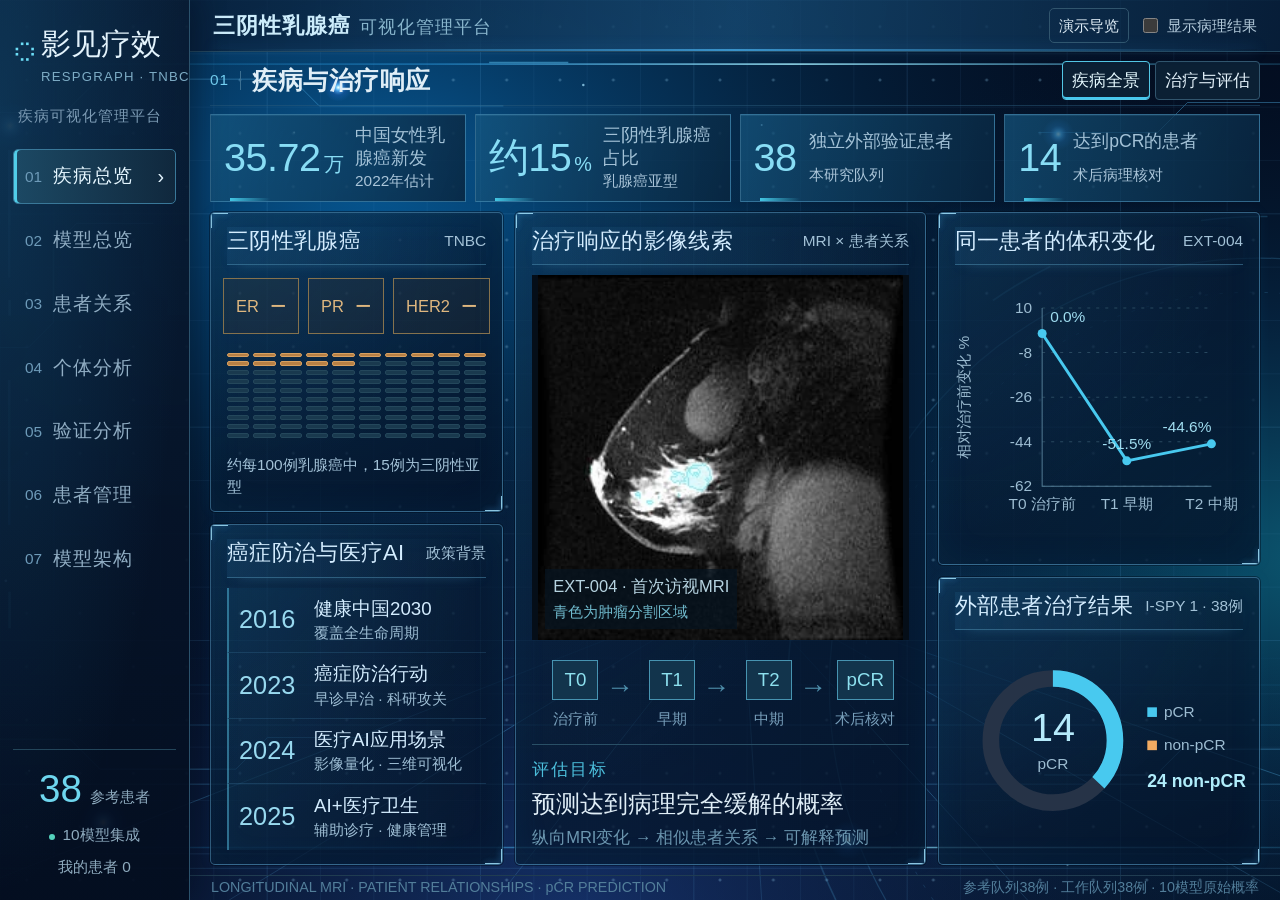
==== index.html @ 75076ebe "Improve readable typography, policy timeline and focused network overview layout" ====
<!doctype html>
<html lang="zh-CN"><head><meta charset="UTF-8"><meta name="viewport" content="width=device-width, initial-scale=1"><meta name="theme-color" content="#071324"><meta name="description" content="影见疗效：三阴性乳腺癌可视化管理平台。纵向MRI、患者关系、浏览器模型推理与个性化报告。"><title>影见疗效——三阴性乳腺癌可视化管理平台</title><link rel="icon" href="favicon.svg" type="image/svg+xml"><link rel="stylesheet" href="dashboard-style.css?v=34d3e192054d"><link rel="preload" href="data-core.js?v=d53e23b398a3" as="script"><link rel="preload" href="dashboard-runtime.js?v=6e313a7d341a" as="script"><script src="asset-map.js?v=53df167d2a6d" defer></script><script src="bootstrap.js?v=21b62ca88981" defer></script></head>
<body class="dashboard"><div id="app"><aside class="sidebar"><a class="brand" href="#background"><span class="brand-symbol">◌</span><span>影见疗效<small>RESPGRAPH · TNBC</small></span></a><div class="sidebar-label">疾病可视化管理平台</div><nav aria-label="主导航"><a href="#background">01 疾病总览</a><a href="#story">02 模型总览</a><a href="#graph">03 患者关系</a><a href="#patient">04 个体分析</a><a href="#evidence">05 验证分析</a><a href="#sandbox">06 患者管理</a><a href="#boundary">07 模型架构</a></nav><div class="sidebar-bottom"><div class="side-orbit"><b>38</b><span>参考患者</span></div><div class="side-model"><i></i>10模型集成</div><span id="saved-patient-count">我的患者 0</span></div></aside><div class="workspace"><header><div class="platform-title">三阴性乳腺癌<span>可视化管理平台</span></div><div class="header-actions"><button id="tour" class="quiet">演示导览</button><label class="switch"><input type="checkbox" id="validation">显示病理结果</label><span class="cohort-pill">MRI × GCN–TRANSFORMER</span></div></header><main id="content"><section class="load-state" role="status"><span class="eyebrow">RESPGRAPH · TNBC</span><h1>影见疗效</h1><p>连接检查变化、患者关系与疗效预测</p><div class="load-track"></div></section></main><footer><span>LONGITUDINAL MRI · PATIENT RELATIONSHIPS · pCR PREDICTION</span><span id="workspace-status">I-SPY 1 · 38例 / I-SPY 2 · 132例</span></footer></div></div><div id="help-tip" role="tooltip" hidden></div><div id="dialog-layer" hidden></div><div id="toast" role="status" hidden></div><div id="print-report"></div><noscript>请启用JavaScript以使用患者图谱和浏览器模型。</noscript></body></html>
---- dashboard-style.css ----
/* SOURCE: mri-viewer.css */
.imaging-panel{margin-bottom:18px}.imaging-panel h2{margin-bottom:4px}.imaging-panel .split-head p{margin-bottom:10px}.imaging-toolbar{display:flex;gap:9px;align-items:center;flex-wrap:wrap;padding:9px 0 14px;font-size:15.4px}.imaging-toolbar button,.imaging-toolbar select{font-size:15.4px;padding:6px 9px}.imaging-toolbar label{display:flex;align-items:center;gap:6px}.imaging-grid{display:grid;grid-template-columns:1.12fr 1fr;gap:12px}.mri-slice-wrap,.mri-surface-wrap{position:relative;min-width:0;background:#06121e;border-radius:8px;overflow:hidden}.imaging-grid canvas{display:block;width:100%;aspect-ratio:1;touch-action:none}.mri-surface-wrap canvas{cursor:grab}.mri-surface-wrap canvas:active{cursor:grabbing}.mri-canvas-label{position:absolute;top:8px;left:9px;pointer-events:none;background:#06101bd9;color:#c1e6ee;font-size:15.4px;padding:4px 7px;border-radius:3px}.mri-slice-controls{display:flex;align-items:center;gap:8px;padding:8px;font-size:15.4px}.mri-slice-controls input{min-width:20px;width:100%;padding:0;accent-color:#8bd9e7}.mri-slice-controls button{padding:3px 8px}.mri-slice-controls output{white-space:nowrap;font-variant-numeric:tabular-nums}.mri-slice-wrap>.quiet{font-size:15.4px;margin:0 8px 9px;padding:4px 8px}.mri-mesh-controls{display:flex;align-items:center;justify-content:space-between;gap:6px;padding:10px;flex-wrap:wrap;font-size:15.4px;color:#9ebbc9}.mri-mesh-controls button{font-size:15.4px;padding:4px 8px}.imaging-caption{display:flex;gap:12px;justify-content:space-between;flex-wrap:wrap;color:#91aeba;font-size:15.4px;margin-top:8px}.imaging-caption i{display:inline-block;width:7px;height:7px;background:#77e5ed;margin-right:6px}.mri-status{font-size:15.4px;color:#b9d8e3;min-height:19px;margin-top:5px}.mri-status:empty{display:none}@media(max-width:520px){.imaging-grid{grid-template-columns:1fr}.imaging-caption{gap:4px}.imaging-panel{padding:13px}}

.clinical-mri-preview{position:relative;margin:0 0 14px;border-radius:7px;overflow:hidden;background:#050c13}.clinical-mri-preview img{display:block;width:100%;height:170px;object-fit:contain}.clinical-mri-preview figcaption{position:absolute;bottom:0;left:0;right:0;padding:7px 9px;font-size:15.4px;color:#c4ebef;background:linear-gradient(transparent,#06101bea)}.clinical-mri-preview small{display:block;color:#92b8c7;font-size:15.4px}

.patient-layout>div,.explain-grid>div{min-width:0}

.patient-layout>.patient-summary{position:sticky;top:16px;align-self:start}@media(max-width:1100px){.patient-layout>.patient-summary{position:static}}

/* SOURCE: dashboard.css */
/* Bounded information screens. Overflow is resolved by named views and pagination. */
:root{color-scheme:dark;--bg:#06101d;--panel:#0a1a2d;--raised:#10283e;--text:#e0eef7;--muted:#91abc0;--cyan:#48c9ef;--amber:#f2ab62;--purple:#aa9af7;--line:#254962;font-family:Inter,'Microsoft YaHei','PingFang SC',sans-serif;font-size:17.6px}*{box-sizing:border-box}html,body{width:100%;height:100%;margin:0}body{background:radial-gradient(ellipse at 60% 20%,#102b4238,transparent 70%),#06101d;color:var(--text);line-height:1.5;overflow:hidden}body:before{content:'';position:fixed;inset:0;z-index:-1;pointer-events:none;background-image:radial-gradient(#8dc9ee28 .6px,transparent .9px);background-size:91px 83px;opacity:.35}button,input,select{font:inherit;color:inherit}button,select,input{border:1px solid #31556d;background:#10263a;border-radius:5px;padding:7px 11px}button{cursor:pointer;transition:background .16s,border-color .16s}button:hover{background:#17435b;border-color:#5ea6c4}button:disabled{opacity:.4;cursor:default}button[aria-selected=true],button[aria-pressed=true]{background:#153f56;border-color:#53c8e5;color:#e6faff;box-shadow:inset 0 -2px #48c9ef}button:focus-visible,a:focus-visible,input:focus-visible,select:focus-visible,canvas:focus-visible{outline:2px solid #92e3f3;outline-offset:2px}button.primary,.primary{background:linear-gradient(100deg,#126aa3,#1b91b5);border-color:#4bb2d6;color:white}a{color:#78d4ef;text-decoration:none}h1,h2,h3,p{margin:0}b,strong{font-variant-numeric:tabular-nums}small{font-size:15.4px}.amber-text{color:var(--amber)!important}[hidden]{display:none!important}.sidebar{position:fixed;inset:0 auto 0 0;width:190px;background:linear-gradient(180deg,#0b1a2c,#071322);border-right:1px solid #2b526c;padding:22px 13px;display:flex;flex-direction:column;z-index:20}.brand{display:flex;align-items:center;gap:7px;color:#e3f3fc;font-family:'Source Han Serif SC','SimSun',serif;font-size:29.7px;white-space:nowrap}.brand-symbol{font-size:41.8px;color:#6cddf6;line-height:1}.brand small{display:block;font:10px Inter,sans-serif;letter-spacing:1.7px;color:#7dacc5;margin-top:2px}.sidebar-label{font-size:15.4px;letter-spacing:1px;color:#7c9bb4;margin:20px 5px 22px}nav{display:grid;gap:8px}nav a{display:flex;gap:11px;align-items:center;padding:12px 11px;color:#91aec4;border:1px solid transparent;border-radius:5px}nav a span{font-size:15.4px;color:#6e9bb9}nav a b{font-size:17.6px;font-weight:500;letter-spacing:1px}nav a i{margin-left:auto;font-size:19.8px;font-style:normal;opacity:0}nav a:hover{background:#112c43;color:#e6f6ff}nav a.active{background:linear-gradient(90deg,#1c4964,#10283d);border-color:#397899;box-shadow:inset 3px 0 #51cde8;color:#e5f6ff}nav a.active i{opacity:1}.sidebar-bottom{margin-top:auto;border-top:1px solid #23455a;padding-top:14px;text-align:center;font-size:15.4px;color:#8facbf}.side-orbit{display:flex;justify-content:center;align-items:baseline;gap:8px}.side-orbit b{font-size:38.5px;line-height:1.3;color:#6ed6ee;font-weight:400}.side-orbit span{font-size:15.4px}.side-model{margin:9px 0}.side-model i{display:inline-block;width:6px;height:6px;background:#54d2bc;border-radius:50%;margin-right:7px}.workspace{margin-left:190px;height:100dvh;display:flex;flex-direction:column;min-width:0}header{height:64px;flex:none;border-bottom:1px solid #24475e;display:flex;align-items:center;justify-content:space-between;padding:0 23px;gap:15px;background:linear-gradient(90deg,#0a1727,#0d253b88,#07121f);position:relative}header:after{content:'';position:absolute;height:2px;left:23px;right:23px;bottom:0;background:linear-gradient(90deg,transparent,#2880a480,transparent)}.platform-title{font-size:20.9px;font-weight:600;letter-spacing:2px;color:#ccecfb}.platform-title>span{font-size:16.5px;font-weight:400;color:#88b5cc;margin-left:12px;letter-spacing:1px}.header-actions{display:flex;gap:16px;align-items:center}.quiet{font-size:15.4px;background:transparent;padding:5px 9px}.switch{font-size:15.4px;color:#b5ccdc;display:flex;align-items:center;gap:6px}.switch input{accent-color:#48c9ef;width:15px;height:15px}.cohort-pill{font-size:15.4px;letter-spacing:1px;color:#73abc6;border-left:1px solid #2c5369;padding-left:14px}main{flex:1;min-height:0;display:flex;flex-direction:column;padding:14px 20px 12px;overflow:hidden;gap:10px}.d-page-heading{display:flex;justify-content:space-between;align-items:center;gap:12px;flex:none;min-height:54px}.d-page-heading>div{display:flex;align-items:baseline;gap:18px}.d-page-heading>div>span{font-size:15.4px;letter-spacing:1px;color:#57c6e4;border-right:1px solid #30566c;padding-right:16px;white-space:nowrap}.d-page-heading h1{font-family:'Noto Serif SC','Source Han Serif SC','SimSun',serif;font-size:31.9px;font-weight:600;letter-spacing:1px;line-height:1.3}.d-page-heading>small{font-size:15.4px;color:#7ca0b8}.d-view-nav{display:flex;align-items:center;gap:7px;flex:none;min-height:35px}.d-view-nav button{font-size:15.4px;padding:6px 16px;border-radius:4px;background:#0b2034}.d-view-nav .d-back{margin-left:auto;font-size:15.4px;color:#8ac7df;border-color:transparent;background:none}.d-view-content{flex:1;min-height:0;display:flex;flex-direction:column;gap:11px;position:relative}.d-grid{display:grid;gap:12px;min-height:0;flex:1}.d-grid>*{min-width:0;min-height:0}.d-stack{display:flex;flex-direction:column;gap:12px;min-height:0}.d-stack>*{flex:1;min-height:0}.d-panel{background:linear-gradient(140deg,#0d2339e8,#08192bd9);border:1px solid #28516c;border-radius:5px;min-width:0;min-height:0;padding:14px 16px;position:relative;display:flex;flex-direction:column;overflow:hidden}.d-panel:before,.d-panel:after{content:'';position:absolute;pointer-events:none;width:16px;height:14px;border-color:#6bb8d4;opacity:.85}.d-panel:before{top:-1px;left:-1px;border-top:2px solid;border-left:2px solid}.d-panel:after{right:-1px;bottom:-1px;border-right:2px solid;border-bottom:2px solid}.d-panel-head{display:flex;gap:10px;justify-content:space-between;align-items:center;flex:none;border-bottom:1px solid #27485f;padding-bottom:10px;margin-bottom:10px;min-height:35px}.d-panel-head h2{font-size:20.9px;font-weight:500;line-height:1.4;color:#d0e9f8;letter-spacing:.3px}.d-panel-head>span{font-size:15.4px;color:#77a8c3;flex-shrink:0}.d-panel-body{flex:1;min-height:0;display:flex;flex-direction:column;gap:9px}.d-statbar{flex:none;display:grid;grid-template-columns:repeat(4,minmax(0,1fr));gap:12px;height:85px}.d-stat{min-width:0;display:flex;flex-direction:column;justify-content:center}.d-statbar>.d-stat{border:1px solid #2d526a;background:linear-gradient(110deg,#133147,#0b2033);padding:11px 19px;position:relative}.d-statbar>.d-stat:after{content:'';height:3px;background:linear-gradient(90deg,#43c6e3,transparent);position:absolute;left:19px;width:40px;bottom:0}.d-stat strong{font-size:39.6px;color:#88ddf5;font-weight:500;line-height:1.15;white-space:nowrap;letter-spacing:-.5px}.d-stat strong>span{font-size:16.5px;margin-left:3px}.d-stat>span{font-size:15.4px;color:#a3c2d7;margin-top:3px}.d-stat>small{font-size:15.4px;color:#6e94ac;margin-top:2px}.d-statbar>.d-stat{display:grid;grid-template-columns:auto 1fr;column-gap:16px;align-items:center}.d-statbar>.d-stat strong{grid-row:1/3}.d-statbar>.d-stat>span{margin:0}.d-statbar>.d-stat>small{margin:0}.d-controls{display:flex;gap:8px;align-items:center;flex-wrap:wrap;flex:none;min-height:34px}.d-controls label{display:flex;gap:7px;align-items:center;color:#91b2c8;font-size:15.4px}.d-controls button,.d-controls select,.d-controls input{font-size:15.4px;padding:5px 9px}.d-controls input[type=search]{width:155px}.d-controls .control-context{margin-left:auto;font-size:15.4px;color:#78a1bb}.d-note{font-size:15.4px;line-height:1.6;color:#7fa8c1;flex:none}.d-viz{flex:1;min-height:0;position:relative;display:flex;align-items:center;justify-content:center}.d-viz>svg{display:block;width:100%;height:100%;min-height:0;overflow:visible}.d-viz svg text,.d-trajectories svg text{font:14px 'Microsoft YaHei',sans-serif;fill:#9dbdd2;font-variant-numeric:tabular-nums}.d-viz .v-grid,.d-trajectories .v-grid{stroke:#28485f;stroke-width:1;stroke-dasharray:3 6;fill:none}.d-viz .v-axis,.d-trajectories .v-axis{stroke:#527b94;stroke-width:1;fill:none}.d-viz .v-value,.d-trajectories .v-value{fill:#a0ddf0;font-size:15.4px}.d-viz .v-label{font-size:15.4px;fill:#9abacf}.d-viz .v-stamp{font-size:20.9px;fill:#b0edfb;font-weight:600}.d-viz .v-ring-value{font-size:37.4px;fill:#b5eafb;font-weight:500}.d-viz .v-small{font-size:15.4px}.d-viz .v-miss{fill:#edc58e;font-size:19.8px}.v-click{cursor:pointer}.v-click:hover circle{stroke:white;stroke-width:2}.d-legend{display:flex;gap:12px;flex-wrap:wrap;align-items:center;font-size:15.4px;color:#98b9ce;flex:none}.d-legend i,.d-chart-reading i{display:inline-block;width:16px;height:3px;background:var(--cyan);margin-right:6px;vertical-align:middle}.d-legend .amber,.d-chart-reading .amber{background:var(--amber)}.d-legend>small{color:#6f96af;margin-left:auto;font-size:15.4px}.span-all{grid-column:1/-1}.span-2{grid-column:span 2}.d-short-card .d-panel-body{justify-content:center}.d-mini-metrics{display:grid;grid-template-columns:1fr 1fr;gap:12px;flex:none}.d-mini-metrics .d-stat{padding:5px 0}.d-mini-metrics .d-stat strong{font-size:29.7px}.d-mini-metrics .d-stat>span{font-size:15.4px}.d-mini-metrics .d-stat>small{font-size:15.4px}.d-space{position:relative;flex:1;min-height:0;overflow:hidden;background:radial-gradient(ellipse at 50% 50%,#0b30434f,transparent 68%),linear-gradient(0deg,#082034,#07182b);border:1px solid #24475e}.d-space canvas{display:block;width:100%;height:100%;touch-action:none;cursor:grab;outline-offset:-3px}.d-space canvas:active{cursor:grabbing}.d-space-note{position:absolute;bottom:7px;left:12px;color:#598da9;font-size:15.4px;pointer-events:none}.tooltip{position:absolute;z-index:4;pointer-events:none;background:#0b2139f5;border:1px solid #548ca7;border-radius:5px;font-size:15.4px;padding:8px 11px;max-width:245px}.tooltip div{color:#9ebdd1}.d-network-card{display:flex;flex-direction:column;min-height:0}.d-network-card .d-panel-body{flex:1;min-height:0}.d-network-card .d-space{min-height:100px}.d-graph-key{display:flex;gap:10px;align-items:center;flex-wrap:wrap;flex:none;font-size:15.4px;color:#8bb0c9;padding-top:10px}.d-graph-key>i{width:90px;height:6px;background:linear-gradient(90deg,#f2ab62,#7b99aa,#48c9ef);border-radius:4px}.d-graph-key>small{margin-left:auto;font-size:15.4px;color:#6d95ac}.d-prob{flex:none}.d-prob>strong{display:block;font-size:53.9px;line-height:1.12;color:#7fd9f7;font-weight:400;letter-spacing:-1px}.d-prob>span{display:block;font-size:15.4px;color:#99bdd3;margin-top:3px}.d-prob>small{display:block;font-size:15.4px;color:#719bb6}.prob-track{position:relative;height:5px;background:#1b3c51;border-radius:2px;overflow:hidden;margin:10px 0}.prob-track>i{height:100%;display:block;background:linear-gradient(90deg,#388fc2,#5ed6ee)}.prob-track>em{position:absolute;top:0;bottom:0;width:1px;background:#ebc995;left:50%}.d-neighbors{display:flex;flex-direction:column;gap:4px;flex:1;min-height:0}.d-neighbors button{display:flex;align-items:center;justify-content:space-between;gap:10px;width:100%;border:0;border-bottom:1px solid #23465b;border-radius:0;padding:9px 2px;background:none;color:#acd0e4;flex:1;min-height:28px}.d-neighbors button>span:first-child{flex:none;text-align:left}.d-neighbors b{font-size:15.4px;font-weight:500}.d-neighbors small{display:block;color:#6f9ab4;font-size:15.4px}.d-neighbors strong{font-size:20.9px;font-weight:400;color:#90ddf2;flex:none}.neighbor-track{flex:1;height:4px;background:#132d43;max-width:100px}.neighbor-track>i{display:block;height:100%;background:linear-gradient(90deg,#276d9e,#67cfe6)}.d-actions{display:flex;gap:9px;flex-wrap:wrap;justify-content:center;align-items:center;height:100%}.d-actions button{font-size:15.4px;padding:9px 13px}.d-trajectories{display:grid;grid-template-columns:1fr 1fr;grid-template-rows:1fr 1fr;gap:10px;flex:1;min-height:0}.d-trajectories>div{background:#0a2032;border:1px solid #204359;border-radius:4px;padding:9px 8px 2px;min-width:0;min-height:0;display:flex;flex-direction:column}.d-trajectories h3{display:flex;align-items:center;gap:7px;flex-wrap:wrap;flex:none;font-size:15.4px;font-weight:400;color:#6a9cb9;line-height:1.5}.d-trajectories h3>b{font-size:15.4px;color:#9dd8ed;font-weight:500}.d-trajectories h3>strong{font-size:16.5px;color:#a4e0ee;margin-left:auto;font-weight:400}.d-trajectories .d-viz{min-height:0}.d-trajectories .d-viz>svg{height:100%}.d-trajectories svg text{font-size:16.5px}.d-main-result{display:flex;gap:16px;justify-content:space-between;align-items:center;flex:none;margin-top:10px;padding:10px 0 0;border-top:1px solid #28506a}.d-main-result .d-prob>strong{font-size:41.8px}.d-main-result .d-prob>span,.d-main-result .prob-track,.d-main-result .d-prob>small{display:none}.d-main-result button{font-size:15.4px}.d-main-result .d-prob{display:flex;gap:13px;align-items:baseline}.d-ablation{display:grid;gap:7px;flex:1;align-content:center}.d-ablation button{display:grid;grid-template-columns:95px minmax(0,1fr) 63px;gap:8px;align-items:center;background:transparent;border:0;border-radius:0;padding:6px 0;font-size:15.4px;text-align:left}.d-ablation button>i{display:block;background:#183449;height:6px}.d-ablation em{display:block;height:100%;background:linear-gradient(90deg,#327da8,#73d5e9)}.d-ablation b{color:#a9d9eb;text-align:right;font-size:17.6px;font-weight:400}.d-policy{display:grid;grid-template-columns:1fr 1fr;gap:12px;flex:1;align-items:center}.d-policy a{display:flex;flex-direction:column;gap:6px;border-left:2px solid #4c91b0;padding-left:12px}.d-policy b{font-size:24.2px;font-weight:400;color:#98d9ef}.d-policy span{font-size:15.4px;color:#91b5cc}.d-receptors{display:flex;gap:9px;justify-content:center;flex:none;padding:3px 0}.d-receptors span{display:flex;align-items:center;gap:11px;border:1px solid #85724d;background:#4c35222b;padding:6px 12px;color:#dfb77f;font-size:16.5px}.d-receptors b{font-size:27.5px;font-weight:400}.d-waffle{flex:1;min-height:70px;display:grid;grid-template-columns:repeat(10,1fr);grid-template-rows:repeat(10,1fr);gap:4px;padding:7px 0}.d-waffle i{background:#19394e;border:1px solid #24475b;border-radius:2px;min-height:3px}.d-waffle i.on{background:#b78045;border-color:#d7a060}.d-clinical-image{flex:1;min-height:0;position:relative;display:flex;align-items:center;justify-content:center;background:#050e18;overflow:hidden}.d-clinical-image img{display:block;height:100%;max-width:100%;min-height:0;width:auto;object-fit:contain}.d-clinical-image>span{position:absolute;left:13px;bottom:11px;font-size:15.4px;color:#b6d3e0;background:#061421b8;padding:5px 8px}.d-clinical-image b{font-weight:400;color:#70bacd;font-size:15.4px}.d-journey{display:grid;grid-template-columns:repeat(4,minmax(0,1fr));gap:14px;flex:none;padding:14px 0 7px}.d-journey>div{display:flex;flex-direction:column;text-align:center;align-items:center;position:relative;gap:8px}.d-journey i{font-size:19.8px;font-style:normal;color:#8de0ee;background:#12344c;border:1px solid #4794b1;padding:8px 12px;min-width:57px}.d-journey b{font-size:17.6px;font-weight:500;color:#b4d4e6}.d-journey span{font-size:15.4px;color:#789fba}.d-journey em{position:absolute;right:-15px;top:6px;font-style:normal;color:#4e8eaa;font-size:27.5px}.d-journey.compact{padding:11px 0 5px;gap:10px}.d-journey.compact i{font-size:17.6px;min-width:46px;padding:5px 9px}.d-goal{border-top:1px solid #294f66;padding-top:12px;display:flex;flex-direction:column;gap:4px;flex:none}.d-goal>span{font-size:15.4px;letter-spacing:2px;color:#4cbedb}.d-goal>b{font-size:23.1px;font-weight:500}.d-goal>small{font-size:15.4px;color:#6b96af}.disease-screen{grid-template-columns:minmax(250px,1fr) minmax(360px,1.5fr) minmax(300px,1.15fr)}.disease-screen>.d-stack:first-child>.d-panel:first-child{flex:1.5}.disease-screen>.d-stack:last-child>.d-panel:first-child{flex:1.25}.overview-screen{grid-template-columns:minmax(250px,1fr) minmax(380px,1.9fr) minmax(300px,1.1fr)}.overview-screen>.d-stack:first-child>.d-panel:first-child{flex:4}.overview-screen>.d-stack:last-child>.d-panel:first-child{flex:1.1}.overview-screen>.d-stack:last-child>.d-panel:last-child{flex:.9}.compact-curves .d-trajectories{grid-template-columns:1fr;grid-template-rows:repeat(4,1fr);gap:6px}.compact-curves .d-trajectories h3{font-size:0}.compact-curves .d-trajectories h3 b{font-size:15.4px}.compact-curves .d-trajectories h3 strong{font-size:15.4px}.compact-curves .d-trajectories .d-viz svg text{font-size:17.6px}.compact-curves .d-legend{font-size:15.4px}.compact-curves .d-legend>small{display:none}.d-pipeline{display:flex;gap:5px;flex-wrap:wrap;align-items:center;justify-content:center;font-size:15.4px;color:#89bbd5;flex:1}.d-pipeline b{font-weight:500;color:#7cdef1}.d-pipeline i{font-style:normal;color:#417997}.story-insights{grid-template-columns:1fr 1fr 1fr;grid-template-rows:minmax(0,1.5fr) minmax(0,1fr)}.graph-screen{grid-template-columns:minmax(0,2.8fr) minmax(310px,1fr)}.graph-screen>.d-stack>.d-panel:nth-child(2){flex:1.4}.graph-screen>.d-stack>.d-panel:last-child{flex:.6}.d-patient-ribbon{display:grid;grid-template-columns:repeat(5,minmax(0,1fr));gap:16px;align-items:center;flex:none;min-height:75px;border:1px solid #254d67;background:linear-gradient(90deg,#11334a,#0a1d2f);padding:10px 17px}.d-patient-ribbon>div{min-width:0;display:flex;flex-direction:column;gap:3px}.d-patient-ribbon span{font-size:15.4px;color:#7fa9c2}.d-patient-ribbon b{font-size:22px;white-space:nowrap;color:#b1ddeb;font-weight:500}.d-patient-ribbon strong{font-size:36.3px;line-height:1.15;color:#7fdff5;font-weight:400}.patient-image-screen{grid-template-columns:minmax(0,1.1fr) minmax(0,1fr)}.d-mri-card{padding:12px}.d-mri-card>.imaging-panel{display:flex;flex-direction:column;height:100%;min-height:0;margin:0;padding:0}.d-mri-card .split-head{display:flex;justify-content:space-between;gap:8px;flex:none}.d-mri-card .split-head h2{font-size:20.9px;color:#bde5f4;font-weight:500;margin:0}.d-mri-card .split-head p{font-size:15.4px;color:#739ab4;margin:4px 0}.d-mri-card .eyebrow,.d-mri-card .split-head>.badge{display:none}.d-mri-card .imaging-toolbar{font-size:15.4px;flex:none;padding:6px 0 10px;gap:7px}.d-mri-card .imaging-toolbar button{font-size:15.4px;padding:4px 7px}.d-mri-card .imaging-grid{flex:1;min-height:0;grid-template-columns:1.1fr 1fr;gap:9px}.d-mri-card .mri-slice-wrap,.d-mri-card .mri-surface-wrap{display:flex;flex-direction:column;min-height:0}.d-mri-card .imaging-grid canvas{height:0;min-height:0;flex:1;aspect-ratio:auto}.d-mri-card .mri-slice-controls{flex:none;padding:7px 5px;gap:5px}.d-mri-card .mri-canvas-label{font-size:15.4px;padding:3px 5px;top:6px;left:6px}.d-mri-card .mri-mesh-controls{flex:none;font-size:15.4px;padding:6px 5px;gap:4px}.d-mri-card .mri-mesh-controls button,.d-mri-card .mri-slice-wrap>.quiet{font-size:15.4px;padding:4px 5px}.d-mri-card .imaging-caption{font-size:15.4px;flex:none;gap:5px}.d-mri-card .mri-status{font-size:15.4px}.mri-pair{margin:5px 0;min-height:0}.mri-pair summary{font-size:15.4px;color:#7fbed4;cursor:pointer}.mri-pair[open]{flex:1;display:flex;flex-direction:column}.mri-pair-grid{display:grid;grid-template-columns:1fr 1fr;gap:8px;flex:1;min-height:0}.mri-pair-grid>div{position:relative;min-height:0}.mri-pair-grid canvas{width:100%;height:100%;display:block}.mri-pair-controls{display:flex;gap:8px;align-items:center;padding:8px 0;font-size:15.4px}.mri-pair-controls input{min-width:20px;width:100%;accent-color:#48c9ef}.mri-pair-controls button{font-size:15.4px;white-space:nowrap}.imaging-panel:has(.mri-pair[open]) .imaging-grid{display:none}.local-shap-screen{grid-template-columns:minmax(0,1.2fr) minmax(0,1fr) minmax(300px,1fr);grid-template-rows:1fr 1fr}.local-shap-screen>.span-2{grid-row:1/3}.d-sum{flex:1;display:flex;gap:8px;align-items:center;justify-content:space-around}.d-sum>.d-stat strong{font-size:30.8px}.d-sum>.d-stat span{font-size:15.4px}.d-sum>span{color:#4b8aa9;font-size:24.2px}.global-shap-screen{grid-template-columns:1fr 1fr 1fr;grid-template-rows:1fr 150px}.global-shap-screen>.span-2{grid-row:1/3}.d-chart-reading{display:grid;grid-template-columns:1fr 1fr;gap:13px;align-content:center;height:100%;font-size:15.4px;color:#88b3cc}.attention-screen{grid-template-columns:minmax(0,1.1fr) minmax(0,1.2fr) minmax(280px,1fr)}.d-matrix{flex:1;min-height:0;position:relative;display:flex;align-items:center;justify-content:center}.d-matrix canvas{display:block;width:100%;height:100%;min-height:0;cursor:crosshair}.d-calculate{display:flex;flex-direction:column;align-items:center;justify-content:center;gap:20px;flex:1}.d-calculate b{font-size:23.1px;color:#b4d9ed;font-weight:500}.d-calculate span{font-size:15.4px;color:#779eb8}.d-calculate button{font-size:17.6px;padding:10px 20px}.d-new-identity{display:flex;align-items:center;justify-content:center;gap:22px;flex:1}.d-new-identity svg{width:100px;height:100px;fill:none;stroke:#59bdd5;stroke-width:3}.d-new-identity div{display:flex;flex-direction:column;gap:5px}.d-new-identity b{font-size:31.9px;font-weight:400;color:#a4d9e9}.d-new-identity span{font-size:15.4px;color:#6e9cb7}.d-input-summary{display:grid;gap:5px;flex:1}.d-input-summary>div{display:flex;justify-content:space-between;align-items:center;border-bottom:1px solid #26465d;font-size:15.4px;gap:10px}.d-input-summary span{color:#85adc6}.d-input-summary b{font-size:22px;color:#a4d9e9;font-weight:400}.d-input-summary i{font-style:normal;color:#3e7796}.evidence-screen{grid-template-columns:minmax(0,1fr) minmax(0,1.3fr) minmax(0,1fr);grid-template-rows:minmax(0,1fr) 103px}.evidence-screen>.d-short-card .d-panel-head{margin:0;padding:0;border:0;min-height:22px}.evidence-screen>.d-short-card .d-ablation{display:grid;grid-template-columns:1fr 1fr 1fr;gap:26px}.d-confusion{display:grid;grid-template-columns:90px 1fr 1fr;grid-template-rows:30px 1fr 1fr;gap:7px;flex:1;min-height:0;align-items:center;text-align:center;font-size:15.4px}.d-confusion>div{align-self:stretch;display:flex;flex-direction:column;justify-content:center;border-radius:5px;border:1px solid #3b7a98}.d-confusion .cm-ok{background:#174d6e}.d-confusion .cm-miss{background:#694a2f;border-color:#a27a4a}.d-confusion b{font-size:40.7px;font-weight:500;line-height:1.2}.d-confusion small{font-size:15.4px;color:#9fc2d4;margin-top:6px}.d-confusion .cm-corner{font-size:15.4px;color:#76a5bd}.cm-summary{display:grid;grid-template-columns:1fr 1fr;gap:6px 16px;flex:none;margin:10px 0 3px}.cm-summary span{font-size:15.4px;color:#85afc7;display:flex;justify-content:space-between;gap:8px}.cm-summary b{font-size:16.5px;font-weight:400;color:#b6deed}.calibration-screen{grid-template-columns:1fr 1fr 1.2fr;grid-template-rows:1fr 1fr}.calibration-screen>.d-panel:first-child{grid-row:1/3}.calibration-screen>.span-2{grid-column:2/4}.d-bin-table{display:grid;flex:1;min-height:0}.d-bin-table>div{display:grid;grid-template-columns:.6fr .5fr 1fr 1fr;gap:10px;border-bottom:1px solid #27485d;align-items:center;text-align:center;font-size:15.4px}.d-bin-table b{font-weight:500}.d-bin-table strong{font-size:20.9px;color:#86cfe5;font-weight:400}.stability-screen{grid-template-columns:minmax(0,1.05fr) minmax(0,1fr) minmax(0,1.25fr)}.stability-screen>.d-stack>.d-panel:first-child{flex:3}.stability-screen>.d-stack>.d-panel:last-child{flex:1}.d-cohort-stats{display:grid;grid-template-columns:repeat(4,minmax(0,1fr));gap:6px;flex:none}.d-cohort-stats>div{display:flex;flex-direction:column;align-items:center;background:#123047;padding:8px 3px}.d-cohort-stats span{font-size:15.4px;color:#79a9c2}.d-cohort-stats b{font-size:25.3px;line-height:1.4;color:#8dd7ed;font-weight:400}.d-cohort-stats small{font-size:15.4px;color:#6e9fb8}.stability-screen>.d-stack .d-cohort-stats{flex:1;align-content:center}.d-heatmap{display:flex;flex-direction:column;gap:4px;flex:1;min-height:0}.d-heat-head,.d-heatmap>button{display:grid;grid-template-columns:80px repeat(4,minmax(0,1fr));gap:4px;align-items:center;width:100%;text-align:center;font-size:15.4px}.d-heat-head{color:#74a4be;padding:4px}.d-heatmap>button{flex:1;background:none;padding:4px;border-color:transparent;border-radius:4px;min-height:20px}.d-heatmap>button.selected{border-color:#6fcbe2;background:#123a50}.d-heatmap>button>span{text-align:left;color:#a8cfe1;font-size:15.4px}.d-heatmap b{padding:4px 1px;color:#bfe8f4;font-weight:400;font-size:15.4px;border-radius:2px}.d-pagination{display:flex;align-items:center;justify-content:center;gap:12px;flex:none;padding-top:8px}.d-pagination button{font-size:15.4px;padding:5px 9px}.d-pagination span{font-size:15.4px;color:#729eb8}.manager-screen{grid-template-columns:minmax(0,1.5fr) minmax(280px,1fr) minmax(300px,1fr);grid-template-rows:minmax(0,1fr) 118px}.manager-screen>.d-network-card{grid-row:1/3}.manager-screen>.d-panel:nth-child(2)>.d-panel-body{justify-content:center}.manager-screen>.d-panel:nth-child(2) .d-prob>strong{font-size:58.3px}.d-cohort-actions{display:flex;align-items:center;justify-content:space-around;gap:13px;flex:1}.d-cohort-actions>div{display:flex;align-items:baseline;gap:8px}.d-cohort-actions b{font-size:30.8px;color:#8dd5eb;font-weight:400}.d-cohort-actions span{font-size:15.4px;color:#7aa5bd}.d-cohort-actions button{font-size:15.4px}.manager-screen>.d-short-card .d-panel-head{display:none}.d-table-card{flex:1;min-height:0}.d-table-card .d-panel-head>button{font-size:15.4px;padding:5px 9px}.d-table-view{flex:1;min-height:0;overflow:hidden}.d-table-view table{border-collapse:collapse;width:100%;height:100%;font-size:15.4px}th,td{border-bottom:1px solid #25465e;padding:7px 12px;text-align:left;white-space:nowrap}th{color:#74a3bd;font-size:15.4px;font-weight:500}td{color:#aacde0}td>b{font-size:15.4px;font-weight:500}.table-prob{color:#78d3ef;font-size:19.8px}td input{accent-color:#48c9ef;width:16px;height:16px}td button{font-size:15.4px;padding:4px 10px;margin-right:7px}.excluded{opacity:.4}.entry-screen{grid-template-columns:minmax(0,2fr) minmax(300px,1fr);grid-template-rows:minmax(0,1.3fr) minmax(0,.7fr)}.entry-main{grid-row:1/3}.entry-main .d-panel-body{gap:13px}.entry-id-row{display:grid;grid-template-columns:1fr 190px;gap:20px;flex:none}.entry-id-row label{font-size:15.4px;color:#7ca7c2}.entry-id-row input,.entry-id-row select{display:block;width:100%;font-size:16.5px;padding:8px 11px;margin-top:6px}.entry-mode button{font-size:15.4px;padding:7px 13px}.entry-matrix{display:grid;gap:12px;align-items:center;flex:1;min-height:0}.entry-changes{grid-template-columns:150px 1fr 1fr;grid-template-rows:24px repeat(4,minmax(35px,1fr))}.entry-measures{grid-template-columns:130px repeat(3,1fr);grid-template-rows:24px repeat(4,minmax(35px,1fr))}.entry-matrix>b{font-size:15.4px;color:#74adc9;text-align:center;font-weight:500}.entry-matrix label{font-size:17.6px;color:#a4cada}.entry-matrix label small{display:block;font-size:15.4px;color:#4a8bb0;margin-top:3px}.entry-matrix input{width:100%;height:42px;background:#071a2b;border-color:#315971;font-size:19.8px;text-align:right;font-variant-numeric:tabular-nums;padding:9px 12px}.entry-matrix input:focus{background:#0b3047;border-color:#5bcbe6}.entry-features{display:grid;grid-template-columns:repeat(3,minmax(0,1fr));gap:11px 14px;flex:1;min-height:0;align-content:space-around}.entry-features label{font-size:15.4px;color:#8fb5cc;min-width:0;overflow:hidden;text-overflow:ellipsis;white-space:nowrap}.entry-features input{display:block;width:100%;font-size:17.6px;background:#071a2b;margin-top:5px;padding:7px 9px}.entry-footer{display:flex;gap:10px;align-items:center;flex:none;flex-wrap:wrap}.entry-footer>span{font-size:15.4px;color:#6e9bb5;flex:1;min-width:200px}.entry-footer button{font-size:15.4px;padding:5px 9px}.entry-submit{width:100%;padding:11px;font-size:17.6px;flex:none}.entry-flow{display:grid;gap:13px;flex:1;min-height:0;align-content:space-around}.entry-flow>div{display:grid;grid-template-columns:40px 1fr;column-gap:13px;align-items:center}.entry-flow i{grid-row:1/3;display:grid;place-items:center;width:38px;height:38px;font-size:16.5px;font-style:normal;color:#64c9e4;background:#12344c;border:1px solid #376f89}.entry-flow b{font-size:16.5px;font-weight:500;color:#b3d8e9}.entry-flow span{font-size:15.4px;color:#719eb9;display:block;margin-top:4px}.entry-privacy{border-top:1px solid #28516a;padding-top:12px;flex:none;display:flex;flex-direction:column;gap:5px}.entry-privacy b{font-size:15.4px;font-weight:500;color:#78c6db}.entry-privacy span{font-size:15.4px;color:#628da8}.d-recent{flex:1;display:flex;flex-direction:column;min-height:0;gap:4px}.d-recent button{flex:1;display:flex;justify-content:space-between;align-items:center;gap:8px;font-size:15.4px;background:none;border:0;border-bottom:1px solid #244b60;padding:6px}.d-recent b{font-weight:500;color:#b2d6e8}.d-recent span{color:#70d0ed}.d-recent small{font-size:15.4px;color:#668fa9}.d-empty-entry{display:flex;align-items:center;justify-content:center;gap:18px;flex:1;color:#5c89a6;font-size:15.4px}.d-empty-entry b{font-size:55px;font-weight:300;color:#386b8a}#entry-error{font-size:15.4px;color:#f2bb80;flex:none}#entry-error:empty{display:none}.report-toolbar{display:flex;align-items:center;gap:10px;flex:none}.report-toolbar>span{margin-right:auto;display:flex;gap:18px;align-items:center}.report-toolbar b{font-size:17.6px;font-weight:500;color:#a5d0e4}.report-toolbar small{font-size:15.4px;color:#6f9cb8}.report-toolbar button{font-size:15.4px;padding:6px 11px}.report-grid{grid-template-columns:minmax(0,1fr) minmax(0,1.65fr) minmax(0,1fr);grid-template-rows:minmax(0,1.35fr) minmax(0,1fr)}.report-grid .d-panel{padding:12px 14px}.report-grid .d-panel-head{padding-bottom:7px;margin-bottom:6px}.report-grid .d-panel-head h2{font-size:18.7px}.report-score{display:flex;flex:1;min-height:100px}.report-score .d-viz{flex:1;min-height:0}.report-facts{display:grid;grid-template-columns:1fr 1fr;gap:7px 16px;flex:none}.report-facts span{display:flex;justify-content:space-between;gap:8px;font-size:15.4px;color:#719eb9;border-bottom:1px solid #23475c;padding:5px 0}.report-facts b{font-size:15.4px;color:#a7cfe0;font-weight:400}.report-grid .d-trajectories{gap:5px}.report-grid .d-trajectories h3{font-size:0}.report-grid .d-trajectories h3>b,.report-grid .d-trajectories h3>strong{font-size:15.4px}.report-grid .d-trajectories svg text{font-size:18.7px}.report-grid .d-legend{font-size:15.4px;gap:8px}.report-grid .d-legend small{font-size:15.4px}.report-response-list{display:flex;flex-direction:column;justify-content:space-around;flex:1;min-height:0}.report-response-list>div{display:grid;grid-template-columns:1fr 70px 14px 70px;gap:8px;font-size:15.4px;padding:7px 0;border-bottom:1px solid #24465c;align-items:center}.report-response-list span{color:#769fb9}.report-response-list b{color:#8dbee0;font-size:16.5px;font-weight:400;text-align:right}.report-response-list strong{color:#8bdfed;font-size:17.6px;font-weight:400;text-align:right}.report-response-list i{font-style:normal;color:#496f89}.report-grid .d-neighbors button{padding:4px 2px}.report-grid .d-neighbors b{font-size:15.4px}.report-grid .d-neighbors small{font-size:15.4px}.report-grid .d-neighbors strong{font-size:18.7px}.method-screen{display:flex;flex-direction:column;gap:12px;flex:1;min-height:0}.architecture-panel{display:flex;flex-direction:column;flex:1;min-height:0;margin:0;background:linear-gradient(135deg,#0b2137,#0a192a);border:1px solid #2a536b;border-radius:5px;padding:16px 19px;overflow:hidden}.architecture-panel .split-head{display:flex;justify-content:space-between;align-items:center;gap:12px;flex:none}.architecture-panel h2{font-size:23.1px;font-weight:500;margin:0}.architecture-panel .eyebrow{font-size:15.4px;letter-spacing:1.7px;color:#4d9cbf;margin-bottom:5px}.architecture-panel .badge{font-size:15.4px;color:#759fb7;border:1px solid #315873;padding:5px 9px;white-space:nowrap}.architecture-tabs{display:flex;gap:8px;margin:17px 0 8px;flex:none}.architecture-tabs button{font-size:15.4px;padding:6px 14px}.architecture-scroll{flex:1;min-height:0;overflow-x:auto;overflow-y:hidden}.architecture-scroll svg{display:block;width:100%;height:100%;min-width:940px}.architecture-scroll text{font:17px 'Microsoft YaHei',sans-serif;fill:#a3c4d8}.architecture-scroll .arch-node-title{font-size:22px;font-weight:500;fill:#d8edf6}.architecture-scroll .arch-foot{font-size:19.8px;fill:#8dc6dc}.architecture-scroll .arch-plus{font-size:33px;fill:#9bdacb}.arch-link{fill:none;stroke:#79b6cd;stroke-width:2}.architecture-caption{display:flex;gap:18px;align-items:center;border-top:1px solid #254b60;padding:12px 0;flex:none}.architecture-caption b{font-size:16.5px;font-weight:500;white-space:nowrap;color:#b6dce9}.architecture-caption p{font-size:15.4px;color:#709eb7}.architecture-panel details{flex:none;font-size:15.4px;color:#70a7c1}.architecture-panel summary{cursor:pointer}.method-footer{display:flex;align-items:center;justify-content:space-between;gap:15px;flex:none;border:1px solid #285269;background:#0a2033;padding:15px 19px}.method-footer>div{display:flex;align-items:center;gap:12px}.method-footer b{font-size:15.4px;font-weight:500;color:#6396b5}.method-footer strong{font-size:35.2px;font-weight:400;color:#7ed1e9}.method-footer span{font-size:15.4px;color:#97bbce}.method-footer button{font-size:15.4px}.journey-screen{grid-template-columns:1fr 1fr 1.2fr;grid-template-rows:1.1fr 1fr}.journey-screen>.span-2{grid-column:1/3}.journey-screen>.d-panel:nth-child(2){grid-column:3;grid-row:1/3}.journey-cases{display:grid;grid-template-columns:repeat(3,1fr);gap:10px;flex:1;min-height:0;padding:7px 0}.journey-cases button{display:flex;flex-direction:column;gap:5px;align-items:center;justify-content:center;background:#102f45;border-color:#2c5871;min-height:0}.journey-cases b{font-size:15.4px;font-weight:500;color:#a8d2e6}.journey-cases strong{font-size:34.1px;font-weight:400;color:#7bd5ee}.journey-cases span{font-size:15.4px;color:#719db7}.journey-cases small{font-size:15.4px;color:#8cb5cb}.journey-endpoints{display:flex;gap:14px;align-items:center;justify-content:space-between;flex:none;font-size:15.4px;color:#7da7bd}.journey-endpoints b{font-size:15.4px;font-weight:400;color:#8acbdd}.endpoint-key{flex:none;border-top:1px solid #264c63;padding:10px 0 0;display:flex;flex-direction:column;gap:6px}.endpoint-key b{font-size:16.5px;font-weight:400;color:#a4d8e9}.endpoint-key span{font-size:15.4px;color:#6c9ab5}.d-process{display:grid;grid-template-columns:1fr 1fr;gap:12px;flex:1;align-content:center}.d-process>div{border-left:2px solid #3e7895;padding:7px 11px}.d-process b{font-size:20.9px;font-weight:400;color:#9ad2e7}.d-process span{display:block;font-size:15.4px;color:#729cb7;margin-top:7px}.d-pane-nav{display:flex;flex-wrap:wrap;gap:5px;flex:none}.d-pane-nav button{font-size:15.4px;padding:5px 7px;max-width:48%;overflow:hidden;text-overflow:ellipsis;white-space:nowrap}.d-paged-grid{display:flex!important;flex-direction:column;min-height:0}.d-paged-grid>.pane-hidden{display:none!important}.d-paged-grid>*:not(.pane-hidden){flex:1;grid-column:auto!important;grid-row:auto!important;min-height:0}.load-state{display:flex;flex-direction:column;gap:17px;justify-content:center;flex:1;min-height:0;padding:30px}.load-state h1{font-size:41.8px;font-weight:400}.load-state p{font-size:17.6px;color:#789fb8}.load-state .eyebrow{font-size:15.4px;letter-spacing:2px;color:#52c4e1}.load-track{max-width:450px;height:3px;background:#17364b;overflow:hidden}.load-track:after{content:'';display:block;width:40%;height:100%;background:#54d1e8;animation:loading 1.3s infinite}.load-grid{display:none}@keyframes loading{from{transform:translateX(-100%)}to{transform:translateX(350%)}}footer{flex:none;height:25px;display:flex;justify-content:space-between;align-items:center;padding:0 21px;border-top:1px solid #203c51;color:#527e9a;font-size:15.4px;letter-spacing:.5px}#help-tip{position:fixed;z-index:1000;pointer-events:none;background:#102b43f5;border:1px solid #5c91ad;border-radius:6px;color:#d2e7f2;font-size:15.4px;line-height:1.8;padding:10px 13px;max-width:330px;box-shadow:0 8px 24px #0006}#toast{position:fixed;z-index:200;left:50%;bottom:35px;transform:translateX(-50%);max-width:calc(100% - 30px);background:#123f56;border:1px solid #578da5;color:#d1edf6;border-radius:5px;padding:10px 20px;font-size:15.4px}#dialog-layer{position:fixed;inset:0;background:#020a13d9;z-index:110;display:flex;align-items:center;justify-content:center;padding:30px}.d-dialog{width:min(1450px,95vw);max-height:90dvh;background:#0b1d30;border:1px solid #477e9b;box-shadow:0 12px 70px #000a;display:flex;flex-direction:column;padding:20px;border-radius:8px}.d-dialog-head{display:flex;justify-content:space-between;align-items:center;gap:20px;border-bottom:1px solid #2b4e65;padding-bottom:15px;flex:none}.d-dialog-head h2{font-size:25.3px;font-weight:500}.d-dialog-head button{font-size:15.4px}.d-dialog-body{overflow:auto;min-height:0;padding-top:15px}.paper-architecture{display:grid;gap:20px}.paper-architecture img{width:100%;height:auto;background:#fff;border-radius:4px}.method-records{display:grid;grid-template-columns:1fr 1fr;gap:22px;padding:10px}.method-records h3{font-size:20.9px;font-weight:400;color:#a1d6ea}.method-records p{font-size:15.4px;color:#82a8c2;line-height:1.9;margin:12px 0}.method-records a{font-size:15.4px}#print-report{display:none}
@media(min-width:1750px){.sidebar{width:210px;padding:25px 16px}.workspace{margin-left:210px}nav a{padding:14px 12px}nav a b{font-size:18.7px}.d-page-heading h1{font-size:36.3px}.d-panel-head h2{font-size:23.1px}.d-panel-head>span{font-size:15.4px}.d-statbar{height:90px}.d-stat strong{font-size:46.2px}.d-statbar>.d-stat>span{font-size:15.4px}.d-statbar>.d-stat>small{font-size:15.4px}.d-controls button,.d-controls select,.d-controls label{font-size:15.4px}.d-grid{gap:14px}.d-stack{gap:14px}.d-note{font-size:15.4px}.d-prob>strong{font-size:61.6px}.d-trajectories h3{font-size:15.4px}.d-trajectories h3>b{font-size:17.6px}.d-confusion b{font-size:51.7px}.cm-summary b{font-size:19.8px}.d-cohort-stats b{font-size:29.7px}.d-neighbors b{font-size:17.6px}.d-neighbors small{font-size:15.4px}.d-neighbors strong{font-size:24.2px}.d-panel{padding:16px 18px}.report-grid .d-panel-head h2{font-size:20.9px}.entry-matrix label{font-size:20.9px}.entry-matrix input{height:49px;font-size:23.1px}.entry-matrix>b{font-size:16.5px}.entry-flow b{font-size:19.8px}.entry-flow span{font-size:15.4px}.report-facts span{font-size:15.4px}.report-facts b{font-size:15.4px}.report-response-list span{font-size:15.4px}.report-response-list b{font-size:19.8px}.report-response-list strong{font-size:20.9px}.architecture-panel h2{font-size:26.4px}.architecture-caption b{font-size:19.8px}.architecture-caption p{font-size:15.4px}.method-footer{padding:19px 22px}}
@media(max-height:850px){header{height:54px}.d-page-heading{min-height:40px}.d-page-heading h1{font-size:28.6px}main{padding:10px 15px;gap:8px}.d-view-nav{min-height:31px}.d-view-nav button{font-size:15.4px;padding:5px 12px}.d-view-content{gap:8px}.d-grid,.d-stack{gap:9px}.d-statbar{height:65px;gap:9px}.d-stat strong{font-size:31.9px}.d-statbar>.d-stat{padding:8px 12px;column-gap:11px}.d-stat>span{font-size:15.4px}.d-stat>small{font-size:15.4px}.d-panel{padding:10px 12px}.d-panel-head{margin-bottom:7px;padding-bottom:7px;min-height:28px}.d-panel-head h2{font-size:18.7px}.d-panel-head>span{font-size:15.4px}.d-panel-body{gap:6px}.d-note{font-size:15.4px}.d-controls button,.d-controls select,.d-controls label{font-size:15.4px}.d-patient-ribbon{min-height:62px;gap:12px;padding:8px 13px}.d-patient-ribbon strong{font-size:29.7px}.d-patient-ribbon b{font-size:18.7px}.d-patient-ribbon span{font-size:15.4px}.d-prob>strong{font-size:45.1px}.d-prob>span{font-size:15.4px}.d-prob>small{font-size:15.4px}.d-mini-metrics .d-stat strong{font-size:24.2px}.d-neighbors button{padding:5px 0;min-height:20px}.d-neighbors b{font-size:15.4px}.d-neighbors small{font-size:15.4px}.d-neighbors strong{font-size:18.7px}.d-trajectories{gap:5px}.d-trajectories>div{padding:5px 5px 0}.d-trajectories h3{font-size:0}.d-trajectories h3>b,.d-trajectories h3>strong{font-size:15.4px}.d-legend{font-size:15.4px}.d-legend>small{font-size:15.4px}.d-ablation button{font-size:15.4px;grid-template-columns:82px minmax(0,1fr) 56px}.d-ablation b{font-size:15.4px}.d-policy b{font-size:20.9px}.d-policy span{font-size:15.4px}.d-receptors span{font-size:15.4px;padding:3px 8px}.d-receptors b{font-size:22px}.d-waffle{gap:3px;min-height:45px}.d-goal>b{font-size:18.7px}.d-goal>small{font-size:15.4px}.d-journey{padding:7px 0;gap:9px}.d-journey i{font-size:16.5px;padding:5px 9px}.d-journey b{font-size:15.4px}.d-journey span{font-size:15.4px}.d-journey.compact i{font-size:15.4px;padding:4px 7px}.d-journey em{font-size:19.8px;right:-11px}.d-confusion{grid-template-columns:72px 1fr 1fr;font-size:15.4px;gap:5px;grid-template-rows:22px 1fr 1fr}.d-confusion b{font-size:31.9px}.d-confusion small{font-size:15.4px;margin-top:3px}.cm-summary{margin:5px 0 0;gap:5px 9px}.cm-summary span{font-size:15.4px}.cm-summary b{font-size:15.4px}.evidence-screen{grid-template-rows:minmax(0,1fr) 82px}.manager-screen{grid-template-rows:minmax(0,1fr) 94px}.d-cohort-actions{gap:8px}.d-cohort-actions b{font-size:26.4px}.d-cohort-actions span,.d-cohort-actions button{font-size:15.4px}.d-panel-head>button{font-size:15.4px}.d-patient-ribbon{grid-template-columns:repeat(5,minmax(0,1fr))}.entry-main .d-panel-body{gap:8px}.entry-id-row input,.entry-id-row select{padding:5px 8px;font-size:15.4px;margin-top:3px}.entry-matrix{gap:8px}.entry-matrix input{height:33px;font-size:16.5px;padding:5px 8px}.entry-matrix label{font-size:15.4px}.entry-matrix>b{font-size:15.4px}.entry-matrix label small{font-size:15.4px}.entry-features{gap:6px 10px}.entry-features label{font-size:15.4px}.entry-features input{font-size:15.4px;padding:5px 7px;margin-top:3px}.entry-submit{padding:7px;font-size:15.4px}.entry-footer>span{font-size:15.4px}.entry-footer button{font-size:15.4px;padding:4px 7px}.entry-flow{gap:7px}.entry-flow i{width:30px;height:30px;font-size:15.4px}.entry-flow>div{grid-template-columns:30px 1fr;column-gap:10px}.entry-flow b{font-size:15.4px}.entry-flow span{font-size:15.4px;margin-top:2px}.entry-privacy{padding-top:7px;gap:3px}.entry-privacy b{font-size:15.4px}.entry-privacy span{font-size:15.4px}.d-recent small{display:none}.entry-mode button{font-size:15.4px;padding:5px 9px}.report-toolbar b{font-size:15.4px}.report-toolbar small{font-size:15.4px}.report-grid .d-panel{padding:9px 11px}.report-grid .d-panel-head h2{font-size:17.6px}.report-grid .d-panel-head>span{font-size:15.4px}.report-score{min-height:70px}.report-facts{gap:3px 9px}.report-facts span{font-size:15.4px;padding:3px 0}.report-facts b{font-size:15.4px}.report-grid .d-trajectories svg text{font-size:19.8px}.report-grid .d-legend small{display:none}.report-response-list>div{font-size:15.4px;grid-template-columns:1fr 57px 9px 57px;gap:5px;padding:4px 0}.report-response-list b,.report-response-list strong{font-size:15.4px}.report-grid .d-neighbors b{font-size:15.4px}.report-grid .d-neighbors small{font-size:15.4px}.report-grid .d-neighbors strong{font-size:16.5px}.d-cohort-stats b{font-size:20.9px}.d-cohort-stats span{font-size:15.4px}.d-cohort-stats small{font-size:15.4px}.d-cohort-stats>div{padding:5px 2px}.d-heat-head,.d-heatmap>button{grid-template-columns:66px repeat(4,minmax(0,1fr));font-size:15.4px;gap:3px}.d-heatmap>button>span{font-size:15.4px}.d-heatmap b{font-size:15.4px;padding:2px 0}.d-pagination{padding-top:5px;gap:7px}.d-pagination button,.d-pagination span{font-size:15.4px}.d-bin-table>div{font-size:15.4px}.d-bin-table strong{font-size:17.6px}.architecture-panel{padding:12px 16px}.architecture-panel h2{font-size:22px}.architecture-tabs{margin:10px 0 5px}.architecture-tabs button{font-size:15.4px;padding:5px 11px}.architecture-caption{padding:8px 0}.architecture-caption b{font-size:15.4px}.architecture-caption p{font-size:15.4px}.method-footer{padding:9px 14px;gap:10px}.method-footer strong{font-size:27.5px}.method-footer b,.method-footer button{font-size:15.4px}.method-footer span{font-size:15.4px}.sidebar{padding:17px 12px}.sidebar-label{margin:12px 4px 18px}nav{gap:5px}nav a{padding:10px 10px}.side-orbit b{font-size:31.9px}.sidebar-bottom{font-size:15.4px;padding-top:10px}.d-sum{gap:4px}.d-sum>.d-stat strong{font-size:24.2px}.d-sum>.d-stat span{font-size:15.4px}.journey-cases strong{font-size:28.6px}.journey-cases b{font-size:15.4px}.journey-cases small{font-size:15.4px}.journey-endpoints{font-size:15.4px;gap:9px}.journey-endpoints b{font-size:15.4px}.endpoint-key b{font-size:15.4px}.endpoint-key span{font-size:15.4px}.d-process{gap:6px}.d-process b{font-size:17.6px}.d-process span{font-size:15.4px}.d-mri-card .split-head h2{font-size:18.7px}.d-mri-card .split-head p{font-size:15.4px}.d-mri-card .imaging-toolbar{padding:3px 0 7px;font-size:15.4px}.d-mri-card .imaging-toolbar button{font-size:15.4px;padding:3px 6px}.d-mri-card .imaging-caption{font-size:15.4px}}
@media(max-width:1450px){.platform-title{font-size:18.7px;letter-spacing:1px}.platform-title>span{font-size:15.4px;margin-left:8px}.header-actions{gap:10px}.cohort-pill{display:none}.d-page-heading>small{display:none}.d-page-heading h1{font-size:29.7px}.disease-screen{grid-template-columns:minmax(220px,1fr) minmax(330px,1.4fr) minmax(260px,1.1fr)}.overview-screen{grid-template-columns:minmax(220px,1fr) minmax(340px,1.65fr) minmax(250px,1.1fr)}.d-panel-head{flex-wrap:wrap;gap:3px}.d-panel-head h2{font-size:19.8px}.d-panel-head>span{font-size:15.4px}.d-statbar>.d-stat{column-gap:8px;padding:9px 12px}.d-stat strong{font-size:34.1px}.d-statbar>.d-stat>span{font-size:15.4px}.d-statbar>.d-stat>small{font-size:15.4px}.d-policy{gap:8px}.d-policy a{padding-left:8px}.d-policy b{font-size:19.8px}.d-policy span{font-size:15.4px}.graph-screen{grid-template-columns:minmax(0,2.4fr) minmax(270px,1fr)}.patient-image-screen{grid-template-columns:minmax(0,1.08fr) minmax(0,1fr)}.d-prob>strong{font-size:48.4px}.d-confusion{grid-template-columns:72px 1fr 1fr}.attention-screen{grid-template-columns:minmax(0,1fr) minmax(0,1.15fr) minmax(240px,.95fr)}.d-controls .control-context{font-size:15.4px}.d-controls input[type=search]{width:135px}.d-controls{gap:6px}.report-grid{grid-template-columns:minmax(0,1fr) minmax(0,1.5fr) minmax(0,1fr)}.entry-screen{grid-template-columns:minmax(0,2fr) minmax(280px,1fr)}.entry-id-row{grid-template-columns:1fr 150px;gap:13px}.entry-changes{grid-template-columns:115px 1fr 1fr}.entry-measures{grid-template-columns:100px repeat(3,1fr)}.d-cohort-actions span{max-width:75px}.d-cohort-actions{gap:6px}.d-cohort-actions button{max-width:170px}.manager-screen{grid-template-columns:minmax(0,1.4fr) minmax(230px,1fr) minmax(260px,1fr)}.d-bin-table>div{gap:7px}.d-bin-table strong{font-size:18.7px}.d-heat-head,.d-heatmap>button{grid-template-columns:69px repeat(4,minmax(0,1fr))}.d-cohort-stats b{font-size:23.1px}.d-cohort-stats small{font-size:15.4px}.architecture-caption{display:block}.architecture-caption p{margin-top:6px}.method-footer>div{gap:7px}.method-footer{gap:12px}.method-footer strong{font-size:30.8px}.method-footer span{font-size:15.4px}}
@media(max-width:1200px){.sidebar{width:165px;padding:17px 9px}.workspace{margin-left:165px}.brand{font-size:25.3px}.brand-symbol{font-size:36.3px}nav a{padding:10px 8px;gap:8px}nav a b{font-size:16.5px;letter-spacing:0}.sidebar-label{font-size:15.4px}.disease-screen{grid-template-columns:1fr 1.3fr 1.1fr}.overview-screen{grid-template-columns:1fr 1.6fr 1.1fr}.d-statbar>.d-stat{display:flex;gap:0;flex-direction:column;align-items:flex-start}.d-statbar>.d-stat strong{font-size:29.7px}.d-statbar>.d-stat>small{display:none}.d-statbar>.d-stat>span{font-size:15.4px;margin-top:3px}.d-panel{padding:10px 11px}.d-panel-head h2{font-size:17.6px}.d-panel-head>span{font-size:15.4px}.d-policy{grid-template-columns:1fr}.d-policy a{flex-direction:row;gap:10px;align-items:center}.d-policy b{font-size:17.6px}.d-receptors span{gap:6px;font-size:15.4px;padding:3px 6px}.d-receptors b{font-size:19.8px}.d-goal>b{font-size:18.7px}.d-goal>small{font-size:15.4px}.d-journey.compact i{font-size:15.4px;min-width:36px;padding:4px 5px}.d-journey.compact span{font-size:15.4px}.d-journey em{right:-11px;font-size:20.9px}.graph-screen{grid-template-columns:minmax(0,2fr) 250px}.local-shap-screen{grid-template-columns:1fr 1fr 1fr}.d-sum{flex-direction:column}.d-sum>span{display:none}.d-sum>.d-stat{text-align:center}.d-sum>.d-stat strong{font-size:28.6px}.attention-screen{grid-template-columns:1fr 1.15fr .9fr}.d-controls .control-context{display:none}.d-controls button,.d-controls input,.d-controls label,.d-controls select{font-size:15.4px}.d-confusion{grid-template-columns:63px 1fr 1fr;font-size:15.4px}.d-confusion .cm-corner{font-size:15.4px}.cm-summary{gap:5px 8px}.cm-summary span{font-size:15.4px}.cm-summary b{font-size:15.4px}.d-ablation button{grid-template-columns:78px minmax(0,1fr) 54px;font-size:15.4px}.d-ablation b{font-size:15.4px}.report-facts{gap:4px 9px}.report-facts span{font-size:15.4px}.report-facts b{font-size:15.4px}.report-response-list>div{grid-template-columns:1fr 54px 8px 54px;font-size:15.4px;gap:4px}.report-response-list b,.report-response-list strong{font-size:15.4px}.d-disease .d-note{font-size:15.4px}.evidence-screen>.d-short-card .d-ablation{gap:15px}.entry-flow b{font-size:15.4px}.entry-flow span{font-size:15.4px}.entry-privacy span{font-size:15.4px}.entry-main .d-panel-body{gap:10px}.entry-features{grid-template-columns:1fr 1fr}.entry-features input{padding:5px 7px;font-size:15.4px}.entry-features label{font-size:15.4px}.entry-screen{grid-template-columns:minmax(0,1.7fr) minmax(245px,1fr)}.entry-matrix{gap:8px}.entry-measures{grid-template-columns:85px repeat(3,1fr)}.entry-changes{grid-template-columns:90px 1fr 1fr}.entry-matrix input{font-size:16.5px;height:35px}.entry-matrix label{font-size:15.4px}.entry-matrix>b{font-size:15.4px}.manager-screen{grid-template-columns:1.35fr 1fr 1fr}.d-cohort-actions{flex-wrap:wrap}.d-cohort-actions button{font-size:15.4px}.method-footer>div:nth-child(3){display:none}.d-cohort-stats{gap:3px}.d-cohort-stats b{font-size:19.8px}.d-heat-head,.d-heatmap>button{grid-template-columns:61px repeat(4,minmax(0,1fr));font-size:15.4px}.d-heatmap>button>span{font-size:15.4px}.d-heatmap b{font-size:15.4px}.d-pagination{gap:5px}.d-pagination button,.d-pagination span{font-size:15.4px}.d-trajectories h3{font-size:0}.d-trajectories h3>b,.d-trajectories h3>strong{font-size:15.4px}.d-page-heading h1{font-size:27.5px}.d-page-heading>div{gap:11px}.d-page-heading>div>span{font-size:15.4px;padding-right:10px}.d-controls{gap:5px}.d-view-nav button{font-size:15.4px;padding:6px 10px}.d-view-nav .d-back{font-size:15.4px}}
@media(max-width:1049px){.sidebar{width:155px}.workspace{margin-left:155px}.brand{font-size:24.2px}.brand-symbol{font-size:31.9px}.platform-title>span{display:none}.d-page-heading>div{display:block}.d-page-heading>div>span{border:0;padding:0;display:none}.d-view-nav{flex-wrap:wrap;gap:5px}.d-view-nav .d-back{display:none}.d-statbar{height:68px;gap:7px}.d-statbar>.d-stat strong{font-size:27.5px}.d-statbar>.d-stat{padding:8px}.d-paged-grid .d-panel-head h2{font-size:22px}.d-paged-grid .d-panel-head>span{font-size:15.4px}.d-paged-grid .d-trajectories h3{font-size:15.4px}.d-paged-grid .d-trajectories h3>b,.d-paged-grid .d-trajectories h3>strong{font-size:17.6px}.d-paged-grid .compact-curves .d-trajectories{grid-template-columns:1fr 1fr;grid-template-rows:1fr 1fr}.d-paged-grid .d-stack>.d-panel:nth-child(n){flex:1}.d-paged-grid .d-prob>strong{font-size:53.9px}.d-paged-grid .d-neighbors b{font-size:17.6px}.d-paged-grid .d-neighbors small{font-size:15.4px}.d-paged-grid .d-neighbors strong{font-size:23.1px}.d-paged-grid .d-receptors span{padding:5px 15px;font-size:17.6px}.d-paged-grid .d-policy{grid-template-columns:1fr 1fr}.d-paged-grid .d-policy a{flex-direction:column;align-items:start}.d-paged-grid .d-policy b{font-size:23.1px}.d-paged-grid .d-note{font-size:15.4px}.d-paged-grid .d-confusion{font-size:16.5px;grid-template-columns:95px 1fr 1fr}.d-paged-grid .d-confusion b{font-size:52.8px}.d-paged-grid .cm-summary span{font-size:15.4px}.d-paged-grid .cm-summary b{font-size:19.8px}.d-paged-grid .d-sum{flex-direction:row}.d-paged-grid .d-sum>.d-stat strong{font-size:30.8px}.d-paged-grid .d-heat-head,.d-paged-grid .d-heatmap>button{grid-template-columns:85px repeat(4,minmax(0,1fr));font-size:15.4px}.d-paged-grid .d-heatmap>button>span,.d-paged-grid .d-heatmap b{font-size:15.4px}.d-paged-grid .d-main-result{flex:none}.d-paged-grid .d-network-card .d-space{min-height:100px}.d-paged-grid .entry-features{grid-template-columns:1fr 1fr 1fr}.d-paged-grid .entry-flow b{font-size:19.8px}.d-paged-grid .entry-flow span{font-size:15.4px}.d-paged-grid .entry-main .d-panel-body{gap:9px}.d-paged-grid .entry-matrix input{height:38px;font-size:18.7px}.d-paged-grid .entry-matrix label{font-size:17.6px}.d-paged-grid .d-cohort-actions{display:grid;grid-template-columns:1fr 1fr;align-content:center;height:100%}.d-paged-grid .d-cohort-actions>div{flex-direction:column;align-items:center}.d-paged-grid .d-cohort-actions b{font-size:49.5px}.d-paged-grid .d-cohort-actions span{font-size:15.4px;max-width:none}.d-paged-grid .d-cohort-actions button{max-width:none;font-size:15.4px}.d-paged-grid .report-facts span{font-size:15.4px}.d-paged-grid .report-facts b{font-size:16.5px}.d-paged-grid .report-response-list>div{font-size:16.5px;grid-template-columns:1fr 85px 20px 85px}.d-paged-grid .report-response-list b,.d-paged-grid .report-response-list strong{font-size:22px}.d-paged-grid .report-score{min-height:100px}.architecture-scroll svg{min-width:980px}.architecture-caption b{white-space:normal}.architecture-caption p{font-size:15.4px}.method-footer{gap:8px;padding:8px 12px}.method-footer>div:nth-child(4){display:none}.method-records{grid-template-columns:1fr}.report-toolbar>span{gap:7px;flex-direction:column;align-items:flex-start}.report-toolbar small{font-size:15.4px}.report-toolbar button{font-size:15.4px}.d-patient-ribbon{grid-template-columns:repeat(4,minmax(0,1fr));gap:8px}.d-patient-ribbon>div:nth-child(5){display:none}.d-patient-ribbon strong{font-size:28.6px}.d-patient-ribbon b{font-size:18.7px}}
@media(max-width:700px){.sidebar{position:static;width:auto;height:94px;padding:9px 12px 7px;display:block;border-right:0;border-bottom:1px solid #2a4b61}.brand{font-size:24.2px;line-height:1}.brand-symbol{font-size:29.7px}.brand small{font-size:15.4px;display:inline-block;margin-left:8px;letter-spacing:1px}.sidebar-label,.sidebar-bottom{display:none}nav{display:flex;gap:4px;margin-top:8px;flex-wrap:nowrap;overflow-x:auto;scrollbar-width:none}nav a{padding:5px 6px;gap:4px;white-space:nowrap;border-radius:3px}nav a span{font-size:15.4px}nav a b{font-size:15.4px}nav a i{display:none}.workspace{margin:0;height:calc(100dvh - 94px)}header{height:40px;padding:0 12px}.platform-title{font-size:15.4px;letter-spacing:1px}.header-actions{gap:7px}.quiet{font-size:15.4px;padding:4px 5px}.switch{font-size:15.4px;gap:4px}.switch input{width:12px;height:12px}main{padding:9px 10px;gap:7px}.d-page-heading{min-height:32px}.d-page-heading h1{font-size:24.2px;letter-spacing:0}.d-view-nav button{padding:5px 8px;font-size:15.4px}.d-view-content{gap:7px}.d-statbar{height:58px;gap:5px}.d-statbar>.d-stat{padding:6px}.d-statbar>.d-stat strong{font-size:23.1px;letter-spacing:-.5px}.d-statbar>.d-stat strong>span{font-size:15.4px}.d-statbar>.d-stat>span{font-size:15.4px}.d-pane-nav button{font-size:15.4px;padding:4px 5px;max-width:49%}.d-controls{gap:5px}.d-controls label,.d-controls select,.d-controls button{font-size:15.4px}.d-controls select,.d-controls button,.d-controls input{padding:4px 6px}.d-controls input[type=search]{width:124px;font-size:15.4px}.d-controls>label{gap:4px}.d-patient-ribbon{min-height:54px;padding:7px 9px;gap:6px}.d-patient-ribbon span{font-size:15.4px}.d-patient-ribbon strong{font-size:24.2px}.d-patient-ribbon b{font-size:15.4px}.d-grid>.d-panel,.d-stack>.d-panel{padding:10px 11px}.d-paged-grid .d-panel-head h2{font-size:18.7px}.d-paged-grid .d-panel-head>span{font-size:15.4px}.d-paged-grid .d-stack{gap:8px}.d-paged-grid .d-trajectories h3{font-size:0}.d-paged-grid .d-trajectories h3>b,.d-paged-grid .d-trajectories h3>strong{font-size:15.4px}.d-paged-grid .d-trajectories{gap:6px}.d-paged-grid .d-trajectories>div{padding:4px}.d-trajectories .d-viz svg text{font-size:19.8px}.d-paged-grid .d-policy b{font-size:19.8px}.d-paged-grid .d-policy span{font-size:15.4px}.d-paged-grid .d-policy{gap:10px}.d-receptors b{font-size:20.9px}.d-paged-grid .d-receptors span{font-size:15.4px;padding:4px 11px}.d-paged-grid .d-note{font-size:15.4px}.d-clinical-image>span{font-size:15.4px;left:6px;bottom:5px;padding:3px 5px}.d-clinical-image b{font-size:15.4px}.d-goal{padding-top:7px;gap:3px}.d-goal>b{font-size:17.6px}.d-goal>small{font-size:15.4px}.d-journey.compact{padding:7px 0 3px;gap:8px}.d-paged-grid .d-confusion{grid-template-columns:75px 1fr 1fr;font-size:15.4px}.d-paged-grid .d-confusion b{font-size:42.9px}.d-paged-grid .cm-summary span{font-size:15.4px}.d-paged-grid .cm-summary b{font-size:16.5px}.d-legend{font-size:15.4px}.d-legend>small{display:none}.d-graph-key{font-size:15.4px;gap:7px}.d-graph-key>small{font-size:15.4px}.d-space-note{font-size:15.4px;left:7px}.d-controls #patient-compare{max-width:98px}.d-paged-grid .d-prob>strong{font-size:48.4px}.d-paged-grid .d-neighbors b{font-size:15.4px}.d-paged-grid .d-neighbors strong{font-size:19.8px}.d-paged-grid .d-neighbors small{font-size:15.4px}.d-main-result{gap:8px}.d-main-result .d-prob>strong{font-size:33px}.d-main-result button{font-size:15.4px;padding:5px 8px}.d-prob>span{font-size:15.4px}.report-toolbar b{font-size:15.4px}.report-toolbar small{font-size:15.4px}.report-toolbar button{font-size:15.4px;padding:4px 7px}.report-toolbar{gap:6px}.d-paged-grid .report-facts span{font-size:15.4px}.d-paged-grid .report-facts b{font-size:15.4px}.d-paged-grid .report-response-list>div{font-size:15.4px;grid-template-columns:1fr 65px 16px 65px}.d-paged-grid .report-response-list b,.d-paged-grid .report-response-list strong{font-size:18.7px}.d-mri-card .imaging-grid{grid-template-columns:1.1fr 1fr}.d-mri-card .mri-canvas-label{font-size:15.4px;padding:2px 3px;left:3px;top:4px}.d-mri-card .mri-slice-controls{padding:5px 3px;gap:3px}.d-mri-card .mri-slice-controls button{font-size:15.4px;padding:2px 4px}.d-mri-card .mri-slice-controls output{font-size:15.4px}.d-mri-card .mri-slice-wrap>.quiet{font-size:15.4px;margin:0 3px 4px;padding:3px}.d-mri-card .mri-mesh-controls{font-size:15.4px;padding:5px 3px;gap:3px}.d-mri-card .mri-mesh-controls button{font-size:15.4px;padding:2px 3px}.d-mri-card .imaging-caption{font-size:15.4px;margin-top:5px}.d-mri-card .imaging-caption>span:last-child{display:none}.d-mri-card .split-head p{font-size:15.4px}.d-mri-card .imaging-toolbar{font-size:15.4px}.d-mri-card .imaging-toolbar button{font-size:15.4px}.d-sum>.d-stat strong{font-size:24.2px!important}.d-sum>.d-stat span{font-size:15.4px!important}.d-chart-reading{font-size:15.4px}.d-paged-grid .entry-main .d-panel-body{gap:8px}.entry-mode button{font-size:15.4px;padding:4px 6px}.entry-id-row{grid-template-columns:minmax(0,1fr) 103px;gap:9px}.entry-id-row label{font-size:15.4px}.entry-id-row input,.entry-id-row select{font-size:15.4px;padding:5px 6px}.entry-matrix{gap:7px}.entry-changes{grid-template-columns:80px 1fr 1fr;grid-template-rows:18px repeat(4,minmax(26px,1fr))}.entry-measures{grid-template-columns:65px repeat(3,1fr);grid-template-rows:18px repeat(4,minmax(26px,1fr))}.d-paged-grid .entry-matrix input{font-size:15.4px;height:30px;padding:5px 6px}.d-paged-grid .entry-matrix label{font-size:15.4px}.entry-matrix label small{font-size:15.4px}.entry-matrix>b{font-size:15.4px}.entry-footer{gap:5px}.entry-footer>span{font-size:15.4px;min-width:100%;flex:1}.entry-footer button{font-size:15.4px;padding:4px 6px}.entry-submit{font-size:15.4px;padding:8px}.d-paged-grid .entry-features{grid-template-columns:1fr 1fr;gap:5px 8px}.entry-features label{font-size:15.4px}.entry-features input{font-size:15.4px;padding:4px 6px;margin-top:3px}.d-paged-grid .entry-flow b{font-size:17.6px}.d-paged-grid .entry-flow span{font-size:15.4px}.d-paged-grid .entry-flow{gap:15px}.d-paged-grid .entry-privacy b{font-size:15.4px}.d-paged-grid .entry-privacy span{font-size:15.4px}.d-table-card .d-panel-head h2{font-size:16.5px}.d-table-card .d-panel-head>span{font-size:15.4px}.d-table-card .d-panel-head>button{font-size:15.4px}.d-table-view table{font-size:15.4px}th,td{padding:5px 6px}th{font-size:15.4px}td>b{font-size:15.4px}.table-prob{font-size:15.4px}td button{font-size:15.4px;padding:3px 5px;margin-right:3px}.d-table-view{overflow-x:auto;overflow-y:hidden}.d-table-view table{min-width:600px}.d-paged-grid .d-heat-head,.d-paged-grid .d-heatmap>button{grid-template-columns:72px repeat(4,minmax(0,1fr));font-size:15.4px}.d-paged-grid .d-heatmap>button>span,.d-paged-grid .d-heatmap b{font-size:15.4px}.d-pagination{gap:7px}.d-pagination button,.d-pagination span{font-size:15.4px}.d-paged-grid .d-cohort-actions button{font-size:15.4px}.d-paged-grid .d-cohort-actions b{font-size:38.5px}.d-paged-grid .d-cohort-actions span{font-size:15.4px}.architecture-panel{padding:12px}.architecture-panel .split-head{display:block}.architecture-panel h2{font-size:18.7px}.architecture-panel .badge{display:none}.architecture-panel .eyebrow{font-size:15.4px}.architecture-tabs{gap:4px;flex-wrap:wrap;margin:12px 0 6px}.architecture-tabs button{font-size:15.4px;padding:5px 7px}.architecture-scroll svg{min-width:1000px}.architecture-caption b{font-size:15.4px}.architecture-caption p{font-size:15.4px}.architecture-panel details{font-size:15.4px}.method-footer{flex-wrap:wrap;gap:8px;padding:8px}.method-footer>div{gap:6px}.method-footer strong{font-size:23.1px}.method-footer span{font-size:15.4px}.method-footer b{font-size:15.4px}.method-footer button{font-size:15.4px;padding:5px 7px}.d-dialog{width:100%;padding:13px}.d-dialog-head h2{font-size:19.8px}#dialog-layer{padding:12px}.d-dialog-head button{font-size:15.4px}.method-records{padding:0;gap:12px}.method-records h3{font-size:17.6px}.method-records p{font-size:15.4px}.d-calculate b{font-size:18.7px;text-align:center}.d-calculate span{font-size:15.4px;text-align:center}.d-calculate button{font-size:15.4px}.d-process{gap:10px}.d-process b{font-size:19.8px}.journey-endpoints{flex-wrap:wrap;font-size:15.4px}.journey-cases strong{font-size:28.6px}.d-journey i{min-width:43px;font-size:15.4px;padding:5px 8px}.d-journey b{font-size:15.4px}.d-journey span{font-size:15.4px}.d-new-identity b{font-size:26.4px}.d-input-summary b{font-size:17.6px}.d-input-summary span{font-size:15.4px}.d-new-identity svg{width:70px;height:70px}footer{height:21px;padding:0 11px;font-size:15.4px}footer>span:first-child{display:none}#help-tip{font-size:15.4px;max-width:285px}.d-paged-grid .d-panel-head{min-height:25px}.d-paged-grid .d-stack>.d-panel:last-child{flex:.7}.d-paged-grid .d-stack>.d-panel:first-child{flex:1.3}}
.d-mini-results{display:grid;grid-template-columns:repeat(4,minmax(0,1fr));gap:6px;flex:1;min-height:20px;align-items:center}.d-mini-results>span{display:flex;justify-content:space-between;align-items:center;gap:5px;background:#12334b;padding:5px 7px;font-size:15.4px;color:#6e9eb8}.d-mini-results b{font-size:20.9px;font-weight:400;color:#8ed9ec}.d-mini-results>span:nth-child(2),.d-mini-results>span:nth-child(3){background:#493c2c}.d-mini-results>span:nth-child(2) b,.d-mini-results>span:nth-child(3) b{color:#dfba8a}.overview-screen>.d-stack:last-child>.d-panel:last-child .d-panel-body{gap:6px}.overview-screen .d-mini-metrics .d-stat{padding:0}.overview-screen .d-mini-metrics .d-stat strong{font-size:29.7px}.overview-screen .d-mini-metrics .d-stat>span{font-size:15.4px}.story-insights{grid-template-rows:minmax(0,1fr) minmax(0,1fr)}
@media(min-width:1050px) and (min-height:650px){.graph-screen>.d-stack{display:grid;grid-template-rows:minmax(0,1.55fr) minmax(0,1.7fr) minmax(45px,.45fr)}.graph-screen>.d-stack>.d-panel:last-child .d-panel-head{display:none}.graph-screen>.d-stack>.d-panel:last-child{justify-content:center}.graph-screen .d-mini-metrics .d-stat:first-child strong{font-size:clamp(16.5px,1.43vw,25.3px)}.graph-screen .d-mini-metrics .d-stat{padding:2px 0}}
@media(max-height:850px){.overview-screen .d-mini-metrics .d-stat strong{font-size:24.2px}.overview-screen .d-mini-metrics .d-stat>span{font-size:15.4px}.d-mini-results>span{padding:4px 5px}.d-mini-results b{font-size:17.6px}.report-grid .d-panel-body{gap:5px}.report-facts{gap:2px 9px}.report-facts span{padding:2px 0}.graph-screen .d-actions button{font-size:15.4px;padding:7px 9px}}
@media(prefers-reduced-motion:reduce){*{transition:none!important}.load-track:after{animation:none;width:100%}}

.graph-screen .d-prob>small{display:none}.graph-screen .prob-track{margin:7px 0}.report-grid .d-neighbors button>span:first-child{display:flex;gap:8px;align-items:baseline}.report-grid .d-neighbors small{display:inline}.report-grid .d-neighbors button{min-height:22px}
@media(max-height:850px){.graph-screen .d-prob>strong{font-size:45.1px}}

@media(min-width:1050px) and (max-width:1550px){.overview-screen .d-neighbors button>span:first-child{display:flex;gap:7px;align-items:baseline}.overview-screen .d-neighbors small{display:inline}.overview-screen .d-neighbors button{padding:4px 0}.overview-screen .d-neighbors{gap:3px}}

/* SOURCE: dashboard-layout.css */
/* Compact toolbar and panel proportions, layered over the shared dashboard theme. */
body{background:#030d20}
body:before{z-index:0;opacity:1;background:url('dashboard-backdrop-v3.svg') center/cover no-repeat}
#app{position:relative;z-index:1}
.sidebar{background:radial-gradient(ellipse at 0 12%,#175f8c5c,transparent 70%),linear-gradient(180deg,#091b32e8,#040e20f2);box-shadow:5px 0 28px #02091970}
header{height:52px;background:linear-gradient(100deg,#09203bdc,#174a73c4,#08213cdc)}
header:after{background:linear-gradient(90deg,transparent,#44a8e4c9,transparent);box-shadow:0 0 13px #3d9ae560}
main{padding:9px 20px 10px;gap:8px}
.d-page-toolbar{display:flex;align-items:center;gap:12px;flex:none;min-height:44px;min-width:0;border-bottom:1px solid #2b5a7b80;padding-bottom:5px}
.d-page-heading{min-height:0;gap:0;flex:none}
.d-page-heading>div{display:flex;gap:11px;align-items:center}
.d-page-heading>div>span{display:inline;font-size:15.4px;letter-spacing:1px;padding-right:11px;border-right:1px solid #3c6f91;line-height:1.2;color:#75d2f4}
.d-page-heading h1{font-size:clamp(22px,1.705vw,31.9px);line-height:1.15;letter-spacing:.5px;white-space:nowrap}
.d-view-nav{margin-left:auto;gap:5px;min-height:0;flex-wrap:nowrap;flex:none}
.d-view-nav button{font-size:15.4px;padding:6px 11px;white-space:nowrap}
.d-view-nav .d-back{font-size:15.4px;margin-left:0;padding:5px 6px}
.d-experiment-controls{flex:none;gap:5px;min-height:0;border-left:1px solid #315977;padding-left:12px;flex-wrap:nowrap}
.d-experiment-controls button{font-size:15.4px;padding:6px 9px;white-space:nowrap}
.d-statbar{height:70px;gap:11px}
.d-statbar>.d-stat{padding:8px 16px;background:linear-gradient(110deg,#165780b3,#092640d9);border-color:#4a8fb69c;box-shadow:inset 0 1px #9be0ff15}
.d-statbar>.d-stat strong{font-size:37.4px}
.d-statbar>.d-stat>span{font-size:15.4px}
.d-statbar>.d-stat>small{font-size:15.4px}
.d-panel{background:radial-gradient(ellipse at 0 0,#2778af24,transparent 65%),linear-gradient(140deg,#0a2540a3,#041329d1);border-color:#4a88aeaa;box-shadow:inset 0 0 36px #1d8fd911,0 0 13px #168bc513,0 0 0 1px #02091470}
.d-panel:before,.d-panel:after{border-color:#a5e4ff;filter:drop-shadow(0 0 3px #4aafff90)}
.d-panel-head{border-color:#4a88aa8c;background:linear-gradient(90deg,#26679533,#0b263c00);box-shadow:0 5px 16px -12px #5bc7ff80}
.d-panel-head h2{color:#d4edff}
.d-view-content{gap:10px}
.d-space{background:radial-gradient(ellipse at 50% 50%,#0d466359,transparent 72%),linear-gradient(145deg,#061c33c9,#031126d9);border-color:#3d81aa9c}

/* SHAP is the principal figure; the four supporting panels occupy the right rail. */
@media(min-width:1050px) and (min-height:650px){
 .story-insights{grid-template-columns:minmax(0,1.45fr) minmax(0,1.1fr) minmax(0,1fr);grid-template-rows:minmax(0,1.08fr) minmax(0,1fr)}
 .story-insights>.d-panel:nth-child(1){grid-column:1;grid-row:1/3}
 .story-insights>.d-panel:nth-child(2){grid-column:2;grid-row:1}
 .story-insights>.d-panel:nth-child(3){grid-column:2;grid-row:2}
 .story-insights>.d-panel:nth-child(4){grid-column:3;grid-row:1}
 .story-insights>.d-panel:nth-child(5){grid-column:3;grid-row:2}
 .calibration-screen{grid-template-columns:minmax(0,1.05fr) minmax(0,1.2fr) minmax(0,.85fr);grid-template-rows:minmax(0,.95fr) minmax(0,1.05fr)}
 .calibration-screen>.d-panel:nth-child(1){grid-column:1;grid-row:1/3}
 .calibration-screen>.d-panel:nth-child(2){grid-column:2;grid-row:1}
 .calibration-screen>.d-panel:nth-child(3){grid-column:3;grid-row:1}
 .calibration-screen>.d-panel:nth-child(4){grid-column:2/4;grid-row:2}
}

/* Reserve independent tracks for matrix labels, cell values and summary metrics. */
.d-panel-body:has(>.d-confusion){gap:6px}
.d-confusion{container-type:size;flex:1 1 0;min-height:0;grid-template-columns:minmax(57px,.42fr) minmax(0,1fr) minmax(0,1fr);grid-template-rows:23px repeat(2,minmax(0,1fr));gap:6px;line-height:1.1;font-size:15.4px}
.d-confusion>div{min-height:0;min-width:0;overflow:hidden}
.d-confusion b{font-size:clamp(19.8px,24.2cqh,50.6px);line-height:1;font-weight:500}
.d-confusion small{font-size:15.4px;line-height:1.1;margin-top:3px}
.d-confusion .cm-corner{font-size:15.4px;line-height:1.1}
.cm-summary{flex:none;min-height:37px;gap:3px 10px;margin:4px 0 0;align-content:center}
.cm-summary span{font-size:15.4px;line-height:1.3;align-items:center}
.cm-summary b{font-size:16.5px;line-height:1.2}
.cm-summary+.d-note{font-size:15.4px;line-height:1.3;white-space:nowrap}
.calibration-screen .d-bin-table{grid-template-rows:24px repeat(4,minmax(0,1fr));gap:0}
.calibration-screen .d-bin-table>div{font-size:15.4px;gap:6px}
.calibration-screen .d-bin-table strong{font-size:23.1px}
.calibration-screen .d-mini-metrics .d-stat{padding:5px 0 0}
.calibration-screen .d-mini-metrics .d-stat strong{font-size:28.6px}
.calibration-screen .d-mini-metrics .d-stat>span{font-size:15.4px}
.calibration-screen .d-mini-metrics .d-stat>small{font-size:15.4px}
.probability-distribution .d-panel-head{gap:4px}
.probability-distribution .d-panel-head>span{font-size:15.4px}
.probability-distribution .d-panel-head h2{font-size:18.7px}
.probability-distribution .d-legend{font-size:15.4px;gap:9px}
.story-insights .d-ablation{display:grid;grid-template-rows:repeat(3,minmax(0,1fr));gap:9px;align-content:stretch;justify-content:stretch}
.story-insights .d-ablation button{display:grid;grid-template-columns:1fr auto;grid-template-rows:auto 5px;align-content:center;align-items:center;gap:8px 12px;padding:9px 11px;background:#102c4359;border:1px solid #315b7666;border-radius:4px;min-height:0}
.story-insights .d-ablation button>span{font-size:15.4px;grid-column:1;grid-row:1}
.story-insights .d-ablation button>b{font-size:clamp(20.9px,1.43vw,26.4px);grid-column:2;grid-row:1;line-height:1.1}
.story-insights .d-ablation button>i{grid-column:1/3;grid-row:2;width:100%;height:5px}

@media(max-width:1550px){
 .d-page-toolbar{gap:9px}
 .d-view-nav button{font-size:15.4px;padding:6px 9px}
 .d-view-nav .d-back{font-size:15.4px;padding:5px 4px}
 .d-experiment-controls{padding-left:9px}
 .d-experiment-controls button{font-size:15.4px;padding:6px 7px}
 .d-statbar{height:61px;gap:9px}
 .d-statbar>.d-stat strong{font-size:31.9px}
 .d-statbar>.d-stat>span{font-size:15.4px}
 .d-statbar>.d-stat>small{font-size:15.4px}
}
@media(max-height:850px){
 header{height:47px}
 main{padding-top:7px;gap:7px}
 .d-page-toolbar{min-height:39px;padding-bottom:4px}
 .d-panel-head{padding-bottom:8px;margin-bottom:8px}
 .calibration-screen .d-mini-metrics .d-stat strong{font-size:24.2px}
 .calibration-screen .d-bin-table strong{font-size:19.8px}
 .calibration-screen .d-mini-metrics .d-stat>small{font-size:15.4px}
}
@media(max-width:1200px) and (min-width:1050px){
 .d-page-heading h1{font-size:19.8px}
 .d-view-nav button{font-size:15.4px;padding:6px 7px}
 .d-experiment-controls button{font-size:15.4px;padding:6px}
 .d-page-toolbar{gap:6px}
 .d-experiment-controls{padding-left:6px}
}
@media(max-width:1049px), (max-height:649px){
 .d-page-toolbar{flex-wrap:wrap;gap:6px;padding-bottom:6px}
 .d-page-heading{margin-right:auto}
 .d-view-nav{margin-left:0;flex-wrap:wrap}
 .d-page-toolbar .d-experiment-controls{border:0;padding-left:0;margin-left:auto}
 .d-paged-grid.story-insights,.d-paged-grid.calibration-screen{grid-template-columns:1fr;grid-template-rows:minmax(0,1fr)}
 .d-confusion{font-size:15.4px;grid-template-columns:80px minmax(0,1fr) minmax(0,1fr)}
 .d-confusion b{font-size:clamp(27.5px,24.2cqh,59.4px)}
 .d-paged-grid .cm-summary span{font-size:15.4px}
 .d-paged-grid .cm-summary b{font-size:19.8px}
}
@media(max-width:700px){
 header{height:39px}
 main{padding:7px 10px 8px}
 .d-page-toolbar{min-height:32px}
 .d-page-heading h1{font-size:19.8px;letter-spacing:0}
 .d-page-heading>div>span{font-size:15.4px;padding-right:7px}
 .d-page-heading>div{gap:7px}
 .d-view-nav button{font-size:15.4px;padding:5px 7px}
 .d-statbar{height:56px;gap:5px}
 .d-statbar>.d-stat{padding:6px}
 .d-statbar>.d-stat strong{font-size:23.1px}
 .d-statbar>.d-stat>span{font-size:15.4px}
 .d-paged-grid .d-bin-table strong{font-size:24.2px}
 .d-paged-grid .probability-distribution .d-legend{font-size:15.4px}
}

/* SOURCE: dashboard-type.css */
/* Shared type scale. Edit this file to tune readable sizes across all seven pages. */
:root{--type-caption:15.4px;--type-body:17.6px;--type-control:16.5px;--type-panel:22px}
body.dashboard{font-size:var(--type-body)}
body.dashboard button,body.dashboard select{font-size:var(--type-control)}
body.dashboard input{font-size:17.6px}
.brand small{font-size:13.2px;letter-spacing:1.2px}
.sidebar-label,.sidebar-bottom,.side-orbit span{font-size:15.4px}
nav a b{font-size:18.7px}nav a span{font-size:15.4px}
.platform-title{font-size:22px}.platform-title>span{font-size:17.6px}
.header-actions .quiet,.switch{font-size:15.4px}.cohort-pill{font-size:14.3px;letter-spacing:.5px}
.d-page-heading h1{font-size:clamp(25.3px,1.705vw,33px)}
.d-view-nav button,.d-experiment-controls button,.d-view-nav .d-back{font-size:15.4px;padding:6px 9px}
.d-page-toolbar{min-height:43px;gap:10px}
.d-panel-head{align-items:center;gap:9px;min-height:35px}
.d-panel-head h2,.probability-distribution .d-panel-head h2{font-size:var(--type-panel);line-height:1.25;flex-shrink:0}
.d-panel-head>span{font-size:15.4px;flex-shrink:1;text-align:right;line-height:1.25}
.d-statbar{height:76px}
.d-statbar>.d-stat{padding:9px 13px;column-gap:12px}
.d-statbar>.d-stat strong{font-size:39.6px}
.d-statbar>.d-stat>span{font-size:17.6px;line-height:1.3}
.d-statbar>.d-stat>small{font-size:15.4px;line-height:1.3;color:#aac5d9}
.d-statbar>.d-stat strong>span{font-size:19.8px}
.d-note,.d-legend,.d-legend>small,.d-controls .control-context,.d-space-note,.d-graph-key,.d-graph-key>small{font-size:15.4px;line-height:1.4}
.d-note,.d-stat>small,.d-legend>small,.d-panel-head>span{color:#a4c3d8}
.d-controls button,.d-controls select,.d-controls input,.d-controls label{font-size:16.5px}
.d-controls{gap:8px}
.d-trajectories h3>b,.d-trajectories h3>strong,.report-grid .d-trajectories h3>b,.report-grid .d-trajectories h3>strong,.compact-curves .d-trajectories h3 b,.compact-curves .d-trajectories h3 strong{font-size:16.5px}
.d-mini-metrics .d-stat>span,.d-mini-metrics .d-stat>small,.overview-screen .d-mini-metrics .d-stat>span{font-size:15.4px;line-height:1.3}
.d-neighbors button{padding:4px 0;line-height:1.25;min-height:28px}
.d-neighbors button>span:first-child,.report-grid .d-neighbors button>span:first-child{display:flex;align-items:baseline;gap:8px}
.d-neighbors b,.report-grid .d-neighbors b{font-size:17.6px}
.d-neighbors small,.report-grid .d-neighbors small{font-size:15.4px;display:inline;white-space:nowrap}
.d-neighbors strong,.report-grid .d-neighbors strong{font-size:23.1px}
.neighbor-track{min-width:16px}
.d-pipeline{font-size:16.5px;flex-wrap:wrap;line-height:1.6}
.d-clinical-image>span{font-size:16.5px}.d-clinical-image b{font-size:15.4px}
.d-policy span,.d-journey span,.d-goal>small{font-size:16.5px;line-height:1.45}
.d-journey.compact i{font-size:18.7px}
.d-journey.compact span{font-size:15.4px}
.d-goal>b{font-size:24.2px}.d-goal>span{font-size:16.5px}
.d-patient-ribbon span{font-size:15.4px}.d-patient-ribbon b{font-size:22px}.d-patient-ribbon strong{font-size:35.2px}
.d-confusion{font-size:15.4px;grid-template-columns:minmax(68px,.48fr) minmax(0,1fr) minmax(0,1fr);grid-template-rows:29px repeat(2,minmax(0,1fr))}
.d-confusion .cm-corner{font-size:15.4px}.d-confusion small{font-size:15.4px;margin-top:3px}
.d-confusion b{font-size:clamp(22px,20.9cqh,50.6px)}
.cm-summary{min-height:43px}.cm-summary span{font-size:15.4px}.cm-summary b{font-size:18.7px}.cm-summary+.d-note{font-size:15.4px}
.d-mini-results>span{font-size:15.4px;gap:5px;padding:5px}.d-mini-results b{font-size:23.1px}
.calibration-screen .d-bin-table>div{font-size:16.5px}.calibration-screen .d-bin-table strong{font-size:25.3px}
.calibration-screen .d-mini-metrics .d-stat>span,.calibration-screen .d-mini-metrics .d-stat>small{font-size:15.4px}
.probability-distribution .d-panel-head>span,.probability-distribution .d-legend{font-size:15.4px}
.d-cohort-stats span,.d-cohort-stats small,.d-heat-head,.d-heatmap>button,.d-heatmap>button>span,.d-heatmap b,.d-pagination span{font-size:15.4px}
.d-cohort-stats b{font-size:28.6px}.d-pagination button{font-size:15.4px}
.d-table-view table{font-size:17.6px}.d-table-view th{font-size:15.4px}.d-table-view td>b{font-size:17.6px}
.d-table-view td,.d-table-view th{padding:6px 9px;line-height:1.35}
.d-table-view td button{font-size:15.4px;padding:3px 8px;line-height:1.3}.table-prob{font-size:22px}
.entry-mode button{font-size:16.5px}.entry-id-row label,.entry-matrix>b{font-size:16.5px}
.entry-id-row input,.entry-id-row select,.entry-features input{font-size:18.7px}
.entry-matrix label{font-size:18.7px}.entry-matrix label small,.entry-features label,.entry-footer>span{font-size:15.4px}
.entry-matrix input{font-size:22px}.entry-submit{font-size:18.7px}
.entry-flow b{font-size:19.8px}.entry-flow span,.entry-privacy span,.entry-privacy b,.d-recent small{font-size:15.4px;line-height:1.45}
.report-toolbar b{font-size:18.7px}.report-toolbar small,.report-toolbar button{font-size:15.4px}
.report-facts span,.report-facts b{font-size:15.4px;line-height:1.4}.report-facts b{white-space:nowrap}
.report-response-list>div{font-size:16.5px;grid-template-columns:minmax(0,1fr) 78px 12px 78px;gap:5px}
.report-response-list b,.report-response-list strong{font-size:19.8px}
.report-grid .d-legend,.report-grid .d-legend small{font-size:15.4px}
.architecture-panel h2{font-size:26.4px}.architecture-panel .eyebrow,.architecture-panel .badge{font-size:15.4px}
.architecture-tabs button{font-size:17.6px}.architecture-caption b{font-size:19.8px}.architecture-caption p{font-size:16.5px;line-height:1.5}
.method-footer span,.method-footer b,.method-footer button{font-size:15.4px}
.architecture-panel details{font-size:16.5px}.method-records p{font-size:17.6px}
.architecture-scroll svg text:not(.arch-node-title):not(.arch-foot):not(.arch-plus){font-size:22px}
/* Preserve the larger type by giving labels and compact summary rows more room. */
.evidence-screen{grid-template-rows:minmax(0,1fr) 138px}
.d-sum{gap:3px;flex-wrap:wrap;align-content:center}
.global-shap-screen{grid-template-rows:minmax(0,1fr) 180px}
.global-shap-screen .d-chart-reading{display:grid;grid-template-columns:1fr 1fr;gap:7px 12px;align-content:center}
.story-insights .d-ablation button{padding:5px 9px;gap:6px 10px}
.report-response-list>div{padding:3px 0}
.d-cohort-stats>div{padding:2px 3px}
.graph-screen .d-prob{display:grid;grid-template-columns:auto minmax(0,1fr);column-gap:14px;align-items:center}
.graph-screen .d-prob>strong{grid-column:1;grid-row:1/3}
.graph-screen .d-prob>span{grid-column:2;grid-row:1;line-height:1.3}
.graph-screen .prob-track{grid-column:2;grid-row:2;margin:3px 0;height:6px}
@media(min-width:1050px) and (max-height:850px){
 .overview-screen>.d-stack:first-child>.d-panel:first-child{flex:3.1}
 .overview-screen>.d-stack:last-child>.d-panel:first-child{flex:1.05}
 .overview-screen>.d-stack:last-child>.d-panel:last-child{flex:1.1}
 .overview-screen .d-mini-metrics{gap:7px}
 .overview-screen .d-mini-results>span{padding:3px}
}
footer{height:25px;font-size:14.3px;letter-spacing:0}#help-tip{font-size:16.5px;line-height:1.55}
@media(min-width:1680px){
 :root{--type-body:18.7px;--type-control:17.6px;--type-panel:24.2px}
 .d-statbar{height:82px}.d-statbar>.d-stat strong{font-size:44px}.d-statbar>.d-stat>span{font-size:18.7px}.d-statbar>.d-stat>small{font-size:16.5px}
 .d-panel-head>span,.d-note,.d-legend,.d-controls .control-context{font-size:16.5px}
}
@media(max-width:1049px), (max-height:649px){
 .d-page-toolbar{flex-wrap:wrap}.d-panel-head h2{font-size:22px}
 .d-statbar>.d-stat{display:flex;gap:1px}.d-statbar>.d-stat strong{font-size:30.8px}.d-statbar>.d-stat>span{font-size:15.4px}
 .d-paged-grid .d-panel-head>span,.d-paged-grid .d-note{font-size:15.4px}
 .d-paged-grid .d-trajectories h3>b,.d-paged-grid .d-trajectories h3>strong{font-size:16.5px}
}
@media(max-width:700px){
 .sidebar{height:99px}.workspace{height:calc(100dvh - 99px)}
 nav a b{font-size:15.4px}nav a span{font-size:13.2px}.brand small{font-size:13.2px}
 .platform-title{font-size:16.5px}.header-actions .quiet,.switch{font-size:14.3px}
 .d-page-heading h1{font-size:23.1px}.d-view-nav button,.d-view-nav .d-back,.d-experiment-controls button{font-size:14.3px}
 .d-statbar{height:74px}.d-statbar>.d-stat{padding:5px}.d-statbar>.d-stat strong{font-size:25.3px}.d-statbar>.d-stat>span{font-size:13.2px}
 .d-controls button,.d-controls input,.d-controls label,.d-controls select{font-size:15.4px}
 .d-patient-ribbon span{font-size:14.3px}.d-patient-ribbon b{font-size:16.5px}.d-patient-ribbon strong{font-size:26.4px}
 .d-pane-nav button{font-size:14.3px}.d-controls{gap:6px}
 .report-toolbar{flex-wrap:wrap}.report-toolbar b{font-size:16.5px}.report-toolbar small,.report-toolbar button{font-size:14.3px}
 .d-table-view table{min-width:760px}.report-response-list>div{font-size:15.4px}
 footer{font-size:13.2px}
 .d-page-heading{max-width:100%}.d-page-heading h1{white-space:normal}
 .d-view-nav{flex:1 1 100%;max-width:100%;min-width:0;flex-wrap:nowrap;overflow-x:auto;scrollbar-width:none}
 .d-view-nav button{flex:none}
 .d-pane-nav{flex-wrap:nowrap;overflow-x:auto;scrollbar-width:none;min-height:39px}
 .d-pane-nav button{max-width:none;flex:none;white-space:nowrap}
 .d-statbar>.d-stat:first-child strong,.d-statbar>.d-stat:last-child strong{font-size:20.167px}
 .d-statbar>.d-stat strong>span{font-size:13.2px}
 .journey-cases{gap:6px}.journey-cases button{padding:5px;min-width:0}
 .journey-endpoints>*{max-width:100%;min-width:0}
 .report-identity .d-panel-body{display:grid;grid-template-columns:125px minmax(0,1fr);align-items:center;gap:8px}
 .report-identity .report-facts{grid-template-columns:1fr;gap:2px}
 .report-identity .report-facts span{padding:2px 0}
 .report-identity .report-score{min-height:140px}
 .disease-screen.d-paged-grid>.d-stack>.d-panel:first-child{flex:1.15}
 .disease-screen.d-paged-grid>.d-stack>.d-panel:last-child{flex:.85}
}

/* Four dated policy milestones: each row includes a direction, with the full source on hover. */
.d-policy.d-policy-timeline{grid-template-columns:1fr;grid-template-rows:repeat(4,minmax(0,1fr));gap:0;align-items:stretch;min-height:0}
.d-policy.d-policy-timeline a{display:grid;grid-template-columns:65px minmax(0,1fr);align-items:center;gap:10px;padding:3px 0 3px 10px;border-left:2px solid #53badd88;border-bottom:1px solid #4382aa40;min-height:0;background:linear-gradient(90deg,#1e73a11c,transparent)}
.d-policy.d-policy-timeline a:last-child{border-bottom:0}
.d-policy-timeline a:hover,.d-policy-timeline a:focus-visible{background:linear-gradient(90deg,#2b93c63d,transparent);border-left-color:#84e3ff;outline:none}
.d-policy.d-policy-timeline b{font-size:25.3px;line-height:1.1;font-variant-numeric:tabular-nums}
.d-policy.d-policy-timeline span{display:flex;flex-direction:column;gap:2px;line-height:1.3;min-width:0}
.d-policy-timeline strong{font-size:18.7px;font-weight:500;color:#d4edff}
.d-policy-timeline small{font-size:15.4px;color:#9fbfd5;line-height:1.3}
@media(min-width:1050px) and (min-height:650px){
 .disease-screen>.d-stack:first-child>.d-panel:first-child{flex:1}
 .disease-screen>.d-stack:first-child>.d-panel:last-child{flex:1.15}
}
@media(min-width:1680px){
 .d-policy.d-policy-timeline a{grid-template-columns:80px minmax(0,1fr);gap:14px}
 .d-policy.d-policy-timeline b{font-size:28.6px}
 .d-policy-timeline strong{font-size:22px}.d-policy-timeline small{font-size:17.6px}
}

/* Keep statistic tracks independent of chart tracks when their captions wrap. */
.d-statbar{height:88px;flex-shrink:0;min-height:88px}
@media(min-width:1680px){.d-statbar{height:82px;min-height:82px}}
@media(max-width:700px){.d-statbar{height:82px;min-height:82px}}
.d-pipeline.d-pipeline-overview{display:grid;grid-template-rows:1fr 1fr;align-content:center;gap:7px;font-size:16.5px;line-height:1.3}
.d-pipeline-overview>div{display:grid;grid-template-columns:minmax(100px,1.25fr) 14px minmax(0,1fr);align-items:center;text-align:center;gap:4px;width:100%}
.d-pipeline-overview i{font-style:normal;color:#70b7d4}
@media(min-width:1050px) and (min-height:650px){
 .overview-screen{grid-template-columns:minmax(230px,.82fr) minmax(430px,2.25fr) minmax(300px,1.14fr)}
 .overview-screen>.d-stack:first-child>.d-panel:first-child{flex:1}
 .overview-screen>.d-stack:first-child>.d-panel:last-child{flex:0 0 144px}
 .overview-screen .compact-curves .d-trajectories>div{display:grid;grid-template-columns:66px minmax(0,1fr);grid-template-rows:1fr;gap:0 4px;padding:4px}
 .overview-screen .compact-curves .d-trajectories h3{display:flex;flex-direction:column;justify-content:center;gap:6px;align-items:center;font-size:0;min-width:0;margin:0}
 .overview-screen .compact-curves .d-trajectories h3>b{font-size:16.5px;line-height:1.2}
 .overview-screen .compact-curves .d-trajectories h3>strong{font-size:18.7px;line-height:1.2;margin:0}
 .overview-screen .compact-curves .d-trajectories .d-viz{height:100%;min-height:0}
}
@media(min-width:1680px){
 .d-pipeline.d-pipeline-overview{font-size:18.7px}
 .overview-screen>.d-stack:first-child>.d-panel:last-child{flex-basis:165px}
 .overview-screen .compact-curves .d-trajectories>div{grid-template-columns:76px minmax(0,1fr)}
 .overview-screen .compact-curves .d-trajectories h3>b{font-size:18.7px}
 .overview-screen .compact-curves .d-trajectories h3>strong{font-size:22px}
}
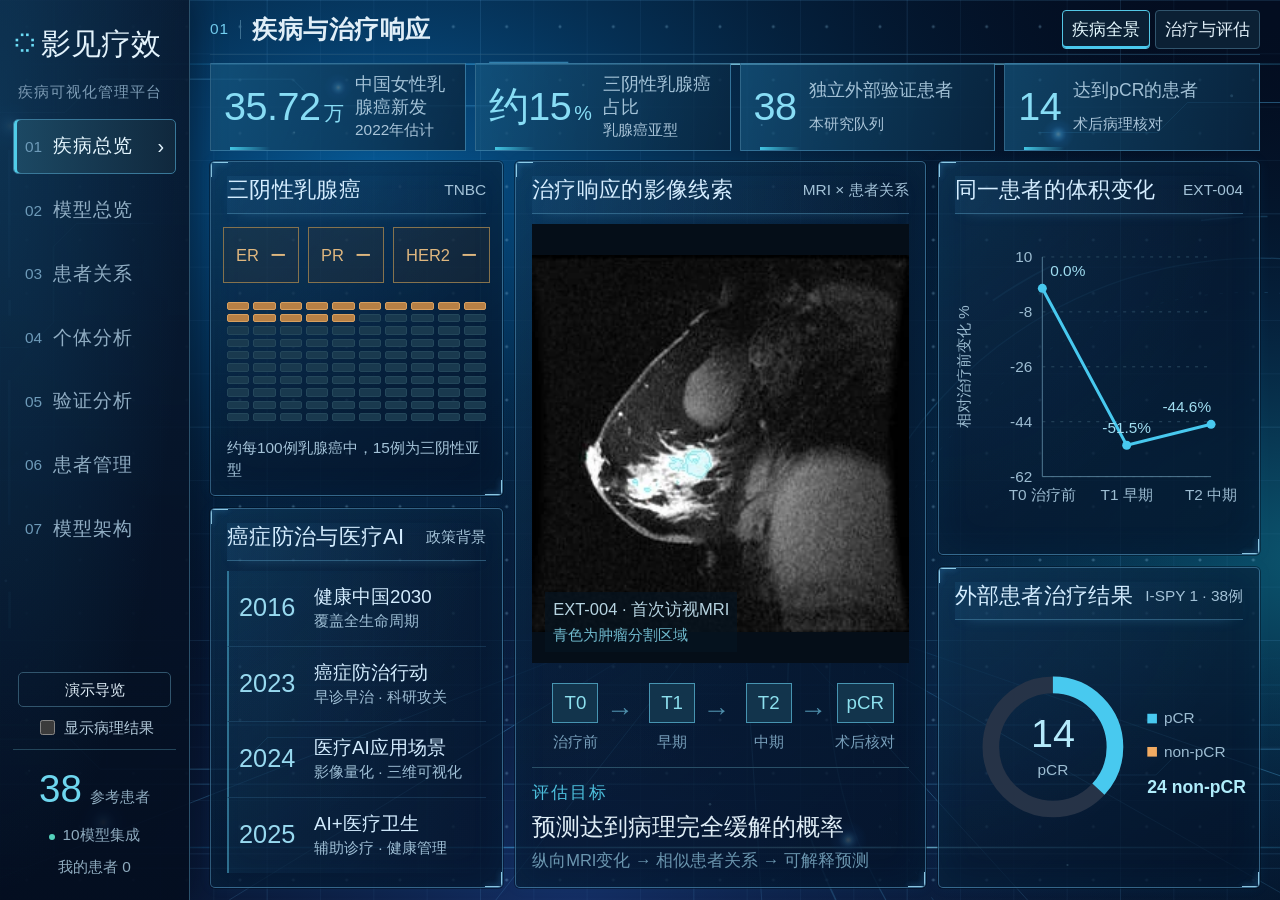
==== commit 2e2ac071: "Compact page chrome, repair clipped matrix and report, rebalance validation dashboard" ====
--- a/index.html
+++ b/index.html
@@ -1,3 +1,3 @@
 <!doctype html>
-<html lang="zh-CN"><head><meta charset="UTF-8"><meta name="viewport" content="width=device-width, initial-scale=1"><meta name="theme-color" content="#071324"><meta name="description" content="影见疗效：三阴性乳腺癌可视化管理平台。纵向MRI、患者关系、浏览器模型推理与个性化报告。"><title>影见疗效——三阴性乳腺癌可视化管理平台</title><link rel="icon" href="favicon.svg" type="image/svg+xml"><link rel="stylesheet" href="dashboard-style.css?v=34d3e192054d"><link rel="preload" href="data-core.js?v=d53e23b398a3" as="script"><link rel="preload" href="dashboard-runtime.js?v=6e313a7d341a" as="script"><script src="asset-map.js?v=53df167d2a6d" defer></script><script src="bootstrap.js?v=21b62ca88981" defer></script></head>
-<body class="dashboard"><div id="app"><aside class="sidebar"><a class="brand" href="#background"><span class="brand-symbol">◌</span><span>影见疗效<small>RESPGRAPH · TNBC</small></span></a><div class="sidebar-label">疾病可视化管理平台</div><nav aria-label="主导航"><a href="#background">01 疾病总览</a><a href="#story">02 模型总览</a><a href="#graph">03 患者关系</a><a href="#patient">04 个体分析</a><a href="#evidence">05 验证分析</a><a href="#sandbox">06 患者管理</a><a href="#boundary">07 模型架构</a></nav><div class="sidebar-bottom"><div class="side-orbit"><b>38</b><span>参考患者</span></div><div class="side-model"><i></i>10模型集成</div><span id="saved-patient-count">我的患者 0</span></div></aside><div class="workspace"><header><div class="platform-title">三阴性乳腺癌<span>可视化管理平台</span></div><div class="header-actions"><button id="tour" class="quiet">演示导览</button><label class="switch"><input type="checkbox" id="validation">显示病理结果</label><span class="cohort-pill">MRI × GCN–TRANSFORMER</span></div></header><main id="content"><section class="load-state" role="status"><span class="eyebrow">RESPGRAPH · TNBC</span><h1>影见疗效</h1><p>连接检查变化、患者关系与疗效预测</p><div class="load-track"></div></section></main><footer><span>LONGITUDINAL MRI · PATIENT RELATIONSHIPS · pCR PREDICTION</span><span id="workspace-status">I-SPY 1 · 38例 / I-SPY 2 · 132例</span></footer></div></div><div id="help-tip" role="tooltip" hidden></div><div id="dialog-layer" hidden></div><div id="toast" role="status" hidden></div><div id="print-report"></div><noscript>请启用JavaScript以使用患者图谱和浏览器模型。</noscript></body></html>
+<html lang="zh-CN"><head><meta charset="UTF-8"><meta name="viewport" content="width=device-width, initial-scale=1"><meta name="theme-color" content="#071324"><meta name="description" content="影见疗效：三阴性乳腺癌可视化管理平台。纵向MRI、患者关系、浏览器模型推理与个性化报告。"><title>影见疗效——三阴性乳腺癌可视化管理平台</title><link rel="icon" href="favicon.svg" type="image/svg+xml"><link rel="stylesheet" href="dashboard-style.css?v=711163590159"><link rel="preload" href="data-core.js?v=d53e23b398a3" as="script"><link rel="preload" href="dashboard-runtime.js?v=9313d28fd886" as="script"><script src="asset-map.js?v=fcf56ce062ab" defer></script><script src="bootstrap.js?v=21b62ca88981" defer></script></head>
+<body class="dashboard"><div id="app"><aside class="sidebar"><a class="brand" href="#background"><span class="brand-symbol">◌</span><span>影见疗效</span></a><div class="sidebar-label">疾病可视化管理平台</div><nav aria-label="主导航"><a href="#background">01 疾病总览</a><a href="#story">02 模型总览</a><a href="#graph">03 患者关系</a><a href="#patient">04 个体分析</a><a href="#evidence">05 验证分析</a><a href="#sandbox">06 患者管理</a><a href="#boundary">07 模型架构</a></nav><div class="sidebar-utility"><button id="tour" class="quiet">演示导览</button><label class="switch"><input type="checkbox" id="validation">显示病理结果</label></div><div class="sidebar-bottom"><div class="side-orbit"><b>38</b><span>参考患者</span></div><div class="side-model"><i></i>10模型集成</div><span id="saved-patient-count">我的患者 0</span></div></aside><div class="workspace"><main id="content"><section class="load-state" role="status"><h1>影见疗效</h1><p>连接检查变化、患者关系与疗效预测</p><div class="load-track"></div></section></main></div></div><div id="help-tip" role="tooltip" hidden></div><div id="dialog-layer" hidden></div><div id="toast" role="status" hidden></div><div id="print-report"></div><noscript>请启用JavaScript以使用患者图谱和浏览器模型。</noscript></body></html>
--- a/dashboard-style.css
+++ b/dashboard-style.css
@@ -327,3 +327,99 @@
  .overview-screen .compact-curves .d-trajectories h3>b{font-size:18.7px}
  .overview-screen .compact-curves .d-trajectories h3>strong{font-size:22px}
 }
+
+/* A balanced result rail anchors the network instead of isolating its score at one edge. */
+.overview-screen .d-controls{align-items:center}.overview-screen #overview-orbit{margin-left:auto}
+.overview-screen .d-main-result{display:grid;grid-template-columns:1fr 1.1fr 1fr;gap:10px;margin-top:6px;padding-top:7px;text-align:center;min-height:68px}
+.d-focus-identity,.d-focus-score{display:flex;flex-direction:column;align-items:center;justify-content:center;gap:2px;min-width:0}
+.d-focus-identity span,.d-focus-score span{font-size:15.4px;color:#97bcd3;line-height:1.2}
+.d-focus-identity b{font-size:22px;font-weight:500;line-height:1.25}
+.d-focus-score strong{font-size:39.6px;font-weight:400;line-height:1;color:#7fd9f7;font-variant-numeric:tabular-nums}
+.overview-screen .d-main-result>button{justify-self:stretch;font-size:15.4px;padding:8px 5px}
+@media(min-width:1680px){.d-focus-identity b{font-size:26.4px}.d-focus-score strong{font-size:44px}.d-focus-identity span,.d-focus-score span{font-size:17.6px}}
+@media(min-width:1050px) and (min-height:650px){
+ .local-shap-screen{grid-template-rows:170px minmax(0,1fr)}
+ .local-shap-screen .d-sum{text-align:center;gap:8px}
+ .local-shap-screen>.d-panel:nth-child(2) .d-note{text-align:center}
+}
+@media(max-width:700px){
+ .overview-screen .d-controls{gap:5px}.overview-screen .d-controls button{padding:5px;font-size:14.3px}
+ .overview-screen #overview-orbit{margin-left:0}
+ .overview-screen .d-main-result{gap:5px}.d-focus-identity b{font-size:17.6px}.d-focus-score strong{font-size:30.8px}
+ .d-focus-identity span,.d-focus-score span{font-size:14.3px}
+ .overview-screen .d-main-result>button{font-size:14.3px}
+}
+
+@media(min-width:1050px) and (min-height:650px){
+ .entry-screen{grid-template-columns:minmax(0,1.7fr) minmax(300px,1fr)}
+ .entry-matrix input{height:clamp(44px,6.5vh,70px)}
+ .entry-flow{align-content:stretch;grid-template-rows:repeat(4,minmax(0,1fr));gap:8px}
+ .entry-flow>div{border-bottom:1px solid #33627a88;background:linear-gradient(90deg,#1c567c26,transparent);padding:8px 10px;align-content:center}
+ .entry-flow i{width:42px;height:42px}
+}
+
+@media(min-width:1050px) and (min-height:650px){
+ .local-shap-screen{grid-template-rows:235px minmax(0,1fr)}
+ .local-shap-screen>.d-panel:nth-child(2) .d-sum{display:grid;grid-template-columns:1fr;align-content:stretch;gap:3px}
+ .local-shap-screen>.d-panel:nth-child(2) .d-sum>.d-stat{display:grid;grid-template-columns:minmax(0,1fr) auto;align-items:center;text-align:left;column-gap:12px}
+ .local-shap-screen>.d-panel:nth-child(2) .d-sum>.d-stat>strong{grid-column:2;grid-row:1;font-size:28.6px}
+ .local-shap-screen>.d-panel:nth-child(2) .d-sum>.d-stat>span{grid-column:1;grid-row:1;font-size:15.4px}
+ .local-shap-screen>.d-panel:nth-child(2) .d-sum>span{display:none}
+ .local-shap-screen>.d-panel:nth-child(2) .d-note{font-size:15.4px;line-height:1.3}
+}
+
+/* Page chrome: one title row, with a second row only for patient or queue controls. */
+.sidebar-utility{margin-top:auto;display:grid;gap:9px;padding:14px 5px 10px}
+.sidebar-utility .quiet{width:100%;font-size:15.4px}
+.sidebar-utility .switch{justify-content:center;white-space:nowrap;font-size:15.4px}
+.sidebar-bottom{margin-top:0}
+.sidebar-label{margin:13px 5px 16px}
+.workspace>main{padding-top:10px;padding-bottom:12px}
+.d-page-toolbar{min-height:44px;flex-wrap:nowrap}
+.d-page-heading h1{line-height:1.2}
+.d-view-nav .d-back{display:none}
+.d-experiment-select{display:flex;align-items:center;gap:7px;color:#91b2c8;white-space:nowrap;font-size:15.4px}
+.d-experiment-select select{padding:5px 7px;font-size:16.5px;max-width:150px}
+.d-view-content>.d-controls{min-height:36px;gap:9px;flex-wrap:nowrap}
+.d-inline-prob{display:flex;align-items:baseline;gap:9px;white-space:nowrap;color:#91b2c8;font-size:16.5px}
+.d-inline-prob b{font-size:22px;color:#7fdff5;font-weight:500}
+.d-inline-prob small{font-size:15.4px;color:#a6c8db}
+.d-report-actions{margin-left:auto;display:flex;gap:7px}
+.d-report-actions button{white-space:nowrap}
+.d-confusion{grid-template-columns:minmax(80px,.48fr) repeat(2,minmax(0,1fr));grid-template-rows:32px repeat(2,minmax(0,1fr));gap:8px}
+.d-confusion>div{flex-direction:row;align-items:center;gap:10px;overflow:visible}
+.d-confusion b{font-size:clamp(25px,22cqh,48px);line-height:1.05}
+.d-confusion small{font-size:15.4px;margin:0;line-height:1.2}
+.d-confusion .cm-corner{font-size:14.3px;line-height:1.3}
+.cm-summary{gap:5px 14px;margin-top:7px;min-height:46px}
+.cm-summary span{line-height:1.3;gap:5px}
+.cm-caption{flex:none;margin-top:3px;font-size:15.4px}
+.report-facts{gap:4px 12px}
+.report-facts span{align-items:baseline;min-width:0;white-space:nowrap}
+.report-facts b{white-space:nowrap;flex:none}
+.report-response-list{justify-content:stretch;display:grid;grid-template-rows:repeat(4,minmax(0,1fr))}
+.report-response-list>div{grid-template-columns:minmax(0,1fr) auto 15px auto;gap:7px;padding:4px 0;min-height:0}
+.report-response-list b,.report-response-list strong{font-size:19.8px;white-space:nowrap}
+@media(min-width:1680px){.d-inline-prob{font-size:17.6px}.d-inline-prob b{font-size:24.2px}.d-experiment-select select{font-size:17.6px}.report-response-list b,.report-response-list strong{font-size:24.2px}}
+@media(min-width:1050px) and (max-width:1550px){.report-identity .report-facts{grid-template-columns:1fr;gap:2px}.report-identity .report-facts span{padding:2px 0}.report-identity .report-score{min-height:90px}.d-inline-prob small{display:none}}
+@media(max-height:750px) and (min-width:701px){.sidebar{padding-top:14px;padding-bottom:14px}.sidebar-label{margin:8px 5px 10px}.sidebar nav{gap:4px}.sidebar nav a{padding-top:9px;padding-bottom:9px}.sidebar-utility{padding-top:8px;padding-bottom:8px;gap:6px}.side-orbit{display:none}.sidebar-bottom{padding-top:8px}.side-model{margin:4px 0}}
+@media(max-width:1049px){.d-page-toolbar{flex-wrap:wrap}.d-experiment-select{margin-left:auto}.d-view-content>.d-controls{flex-wrap:wrap}.d-report-actions{margin-left:0}}
+@media(max-width:700px){.sidebar{position:relative}.sidebar-utility{position:absolute;right:10px;top:6px;display:flex;gap:6px;align-items:center;padding:0}.sidebar-utility .quiet{width:auto;font-size:13px;padding:3px}.sidebar-utility .switch{font-size:13px;gap:3px}.brand{font-size:24.2px}.brand-symbol{font-size:26px}.d-page-toolbar{gap:5px;min-height:32px}.d-experiment-select{font-size:14.3px}.d-experiment-select select{font-size:15.4px}.d-view-content>.d-controls{gap:5px}.d-inline-prob{font-size:15.4px}.d-inline-prob b{font-size:18.7px}.d-report-actions{margin-left:auto}.d-report-actions button{font-size:14.3px;padding:4px 6px}.d-paged-grid .d-confusion>div{flex-direction:row;gap:10px}.d-paged-grid .d-confusion b{font-size:clamp(25px,22cqh,48px)}.d-paged-grid .report-response-list>div{grid-template-columns:minmax(0,1fr) auto 15px auto}.d-paged-grid .report-response-list b,.d-paged-grid .report-response-list strong{font-size:19.8px}.cm-summary+.cm-caption{white-space:normal}.workspace>main{padding-top:7px;padding-bottom:9px}}
+
+/* Validation: balanced upper triptych and threshold performance curves below. */
+.d-confusion{grid-template-rows:36px repeat(2,minmax(0,1fr))}
+.d-confusion .cm-corner>span{display:block;white-space:nowrap;line-height:1.2}
+@media(min-width:1050px) and (min-height:650px){
+ .evidence-screen{grid-template-columns:minmax(0,1fr) minmax(0,1.25fr) minmax(0,1fr);grid-template-rows:minmax(0,1.08fr) minmax(0,.92fr)}
+ .evidence-screen>.d-panel:nth-child(1){grid-column:1;grid-row:1}
+ .evidence-screen>.d-panel:nth-child(2){grid-column:2;grid-row:1}
+ .evidence-screen>.d-panel:nth-child(3){grid-column:3;grid-row:1}
+ .evidence-screen>.evidence-ablation{grid-column:3;grid-row:2}
+ .evidence-screen>.evidence-threshold{grid-column:1/3;grid-row:2}
+ .evidence-screen .d-ablation{display:grid;grid-template-rows:repeat(3,minmax(0,1fr));gap:9px;align-content:stretch;justify-content:stretch}
+ .evidence-screen .d-ablation button{display:grid;grid-template-columns:1fr auto;grid-template-rows:auto 5px;align-content:center;gap:8px 12px;padding:9px 11px;background:#102c4359;border:1px solid #315b7666;border-radius:4px;min-height:0}
+ .evidence-screen .d-ablation button>span{grid-column:1;grid-row:1;white-space:nowrap}
+ .evidence-screen .d-ablation button>b{grid-column:2;grid-row:1;line-height:1.1;font-size:26.4px}
+ .evidence-screen .d-ablation button>i{grid-column:1/3;grid-row:2;width:100%;height:5px}
+ .evidence-threshold .d-legend{flex:none}
+}
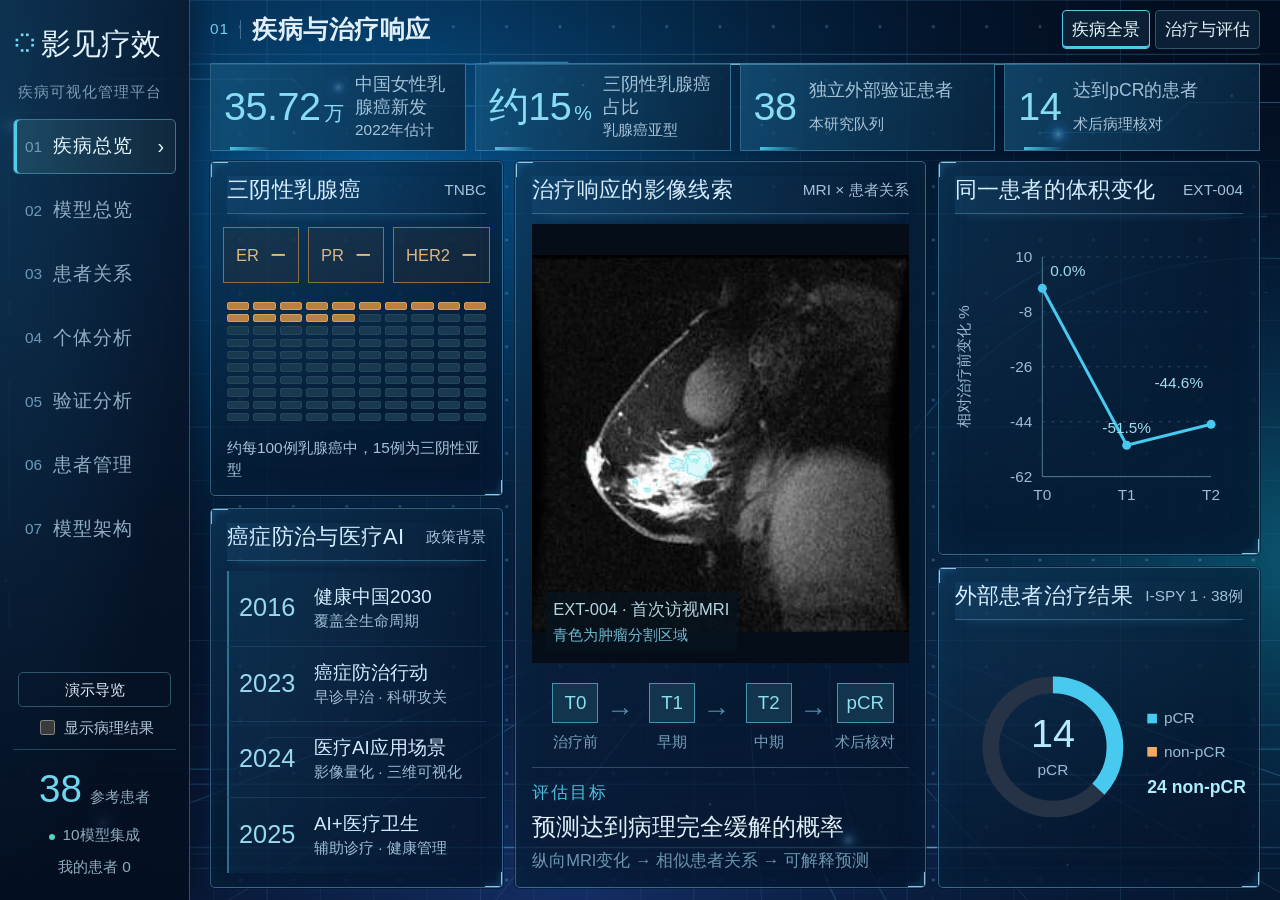
==== commit 6f6f09bc: "Repair treatment journey labels and keep all patient networks in a close focused view" ====
--- a/index.html
+++ b/index.html
@@ -1,3 +1,3 @@
 <!doctype html>
-<html lang="zh-CN"><head><meta charset="UTF-8"><meta name="viewport" content="width=device-width, initial-scale=1"><meta name="theme-color" content="#071324"><meta name="description" content="影见疗效：三阴性乳腺癌可视化管理平台。纵向MRI、患者关系、浏览器模型推理与个性化报告。"><title>影见疗效——三阴性乳腺癌可视化管理平台</title><link rel="icon" href="favicon.svg" type="image/svg+xml"><link rel="stylesheet" href="dashboard-style.css?v=711163590159"><link rel="preload" href="data-core.js?v=d53e23b398a3" as="script"><link rel="preload" href="dashboard-runtime.js?v=9313d28fd886" as="script"><script src="asset-map.js?v=fcf56ce062ab" defer></script><script src="bootstrap.js?v=21b62ca88981" defer></script></head>
+<html lang="zh-CN"><head><meta charset="UTF-8"><meta name="viewport" content="width=device-width, initial-scale=1"><meta name="theme-color" content="#071324"><meta name="description" content="影见疗效：三阴性乳腺癌可视化管理平台。纵向MRI、患者关系、浏览器模型推理与个性化报告。"><title>影见疗效——三阴性乳腺癌可视化管理平台</title><link rel="icon" href="favicon.svg" type="image/svg+xml"><link rel="stylesheet" href="dashboard-style.css?v=901d3919de3f"><link rel="preload" href="data-core.js?v=d53e23b398a3" as="script"><link rel="preload" href="dashboard-runtime.js?v=1c5d09732ef5" as="script"><script src="asset-map.js?v=367a8871897f" defer></script><script src="bootstrap.js?v=21b62ca88981" defer></script></head>
 <body class="dashboard"><div id="app"><aside class="sidebar"><a class="brand" href="#background"><span class="brand-symbol">◌</span><span>影见疗效</span></a><div class="sidebar-label">疾病可视化管理平台</div><nav aria-label="主导航"><a href="#background">01 疾病总览</a><a href="#story">02 模型总览</a><a href="#graph">03 患者关系</a><a href="#patient">04 个体分析</a><a href="#evidence">05 验证分析</a><a href="#sandbox">06 患者管理</a><a href="#boundary">07 模型架构</a></nav><div class="sidebar-utility"><button id="tour" class="quiet">演示导览</button><label class="switch"><input type="checkbox" id="validation">显示病理结果</label></div><div class="sidebar-bottom"><div class="side-orbit"><b>38</b><span>参考患者</span></div><div class="side-model"><i></i>10模型集成</div><span id="saved-patient-count">我的患者 0</span></div></aside><div class="workspace"><main id="content"><section class="load-state" role="status"><h1>影见疗效</h1><p>连接检查变化、患者关系与疗效预测</p><div class="load-track"></div></section></main></div></div><div id="help-tip" role="tooltip" hidden></div><div id="dialog-layer" hidden></div><div id="toast" role="status" hidden></div><div id="print-report"></div><noscript>请启用JavaScript以使用患者图谱和浏览器模型。</noscript></body></html>
--- a/dashboard-style.css
+++ b/dashboard-style.css
@@ -423,3 +423,40 @@
  .evidence-screen .d-ablation button>i{grid-column:1/3;grid-row:2;width:100%;height:5px}
  .evidence-threshold .d-legend{flex:none}
 }
+
+/* Focused corrections: SHAP, one-row graph controls, and patient-entry text tracks. */
+.d-shap-tools{display:flex;align-items:center;justify-content:space-between;gap:8px;flex:none;padding-top:5px;font-size:14.3px;color:#a4c3d8}
+.d-shap-tools button{font-size:14.3px!important;padding:3px 7px;white-space:nowrap}
+body[data-page="graph"] .d-page-toolbar>.d-controls{margin-left:auto;flex-wrap:nowrap;gap:6px;min-width:0}
+body[data-page="graph"] .d-page-toolbar .d-controls>label{gap:5px}
+body[data-page="graph"] .d-page-toolbar .d-controls input[type=search]{width:125px;min-width:90px}
+body[data-page="graph"] .d-page-toolbar .d-controls button,body[data-page="graph"] .d-page-toolbar .d-controls select{padding:5px 7px;font-size:15.4px;white-space:nowrap}
+body[data-page="graph"] .d-page-toolbar .d-controls label{font-size:15.4px}
+.entry-flow>div{grid-template-columns:38px minmax(0,1fr);grid-template-rows:auto auto;column-gap:12px;padding:7px 9px;min-width:0}
+.entry-flow i{grid-column:1;grid-row:1/3;width:36px;height:36px;align-self:center}
+.entry-flow b{grid-column:2;grid-row:1;font-size:19.8px;line-height:1.3;min-width:0;overflow-wrap:break-word}
+.entry-flow span{grid-column:2;grid-row:2;font-size:15.4px;line-height:1.35;margin-top:3px;min-width:0;overflow-wrap:break-word}
+.entry-privacy span{font-size:15.4px;line-height:1.4;overflow-wrap:break-word}
+@media(min-width:1050px) and (max-width:1550px){body[data-page="graph"] .d-page-heading h1{font-size:23.1px}body[data-page="graph"] .d-page-toolbar{gap:8px}body[data-page="graph"] .d-page-heading>div{gap:8px}body[data-page="graph"] .d-page-heading>div>span{padding-right:8px}.entry-flow b{font-size:17.6px}.entry-flow span,.entry-privacy span{font-size:14.3px}.entry-flow>div{column-gap:8px;padding:6px}}
+@media(max-width:1049px){body[data-page="graph"] .d-page-toolbar>.d-controls{flex-wrap:wrap;margin-left:0}.d-shap-tools{flex-wrap:wrap}}
+
+@media(max-width:1049px){body[data-page="graph"] .d-page-toolbar>.d-controls{flex:1 1 100%;width:100%;max-width:100%;min-width:0}}
+
+/* Treatment journey: independent text tracks and compact case cards. */
+.journey-screen .d-journey:not(.compact){padding:5px 0;gap:8px}
+.journey-screen .d-journey>div{gap:4px;min-width:0}
+.journey-screen .d-journey i{font-size:18.7px;padding:4px 10px;line-height:1.3}
+.journey-screen .d-journey b{font-size:17.6px;line-height:1.3}
+.journey-screen .d-journey span{font-size:15.4px;line-height:1.35}
+.journey-screen .journey-cases{padding:2px 0;gap:10px;min-height:86px}
+.journey-screen .journey-cases button{display:grid;grid-template-columns:minmax(0,1fr) auto;grid-template-rows:auto auto auto;align-content:center;justify-content:stretch;text-align:left;gap:2px 8px;padding:9px 11px;min-width:0}
+.journey-cases button>b{grid-column:1;grid-row:1;font-size:16.5px;line-height:1.3;white-space:nowrap}
+.journey-cases button>strong{grid-column:2;grid-row:1/3;font-size:clamp(26.4px,2vw,35.2px);line-height:1.2;white-space:nowrap}
+.journey-cases button>span{grid-column:1;grid-row:2;font-size:15.4px;line-height:1.3;white-space:nowrap}
+.journey-cases button>small{grid-column:1/3;grid-row:3;font-size:15.4px;line-height:1.3;white-space:nowrap}
+.journey-screen .journey-endpoints{gap:8px;font-size:14.3px;line-height:1.35}
+.journey-screen .journey-endpoints b{font-size:14.3px;white-space:nowrap}
+@media(max-width:1550px){.journey-screen .journey-cases{gap:6px}.journey-screen .journey-cases button{padding:7px 8px;gap:2px 5px}.journey-cases button>b{font-size:15.4px}.journey-cases button>strong{font-size:26.4px}.journey-cases button>span,.journey-cases button>small{font-size:14.3px}.journey-screen .d-journey b{font-size:15.4px}.journey-screen .d-journey span{font-size:14.3px}.journey-screen .journey-endpoints{flex-wrap:wrap}}
+@media(max-width:700px){.d-paged-grid .journey-cases button>strong{font-size:24.2px}.journey-screen .journey-cases{min-height:90px}.journey-screen .d-journey i{font-size:15.4px}}
+
+@media(max-width:700px){.journey-screen .journey-cases{min-height:120px}.journey-screen .journey-cases button{grid-template-columns:1fr;grid-template-rows:repeat(4,auto);text-align:center;gap:2px;padding:6px 3px}.journey-cases button>b{grid-column:1;grid-row:1;font-size:14.3px}.journey-cases button>strong{grid-column:1;grid-row:2}.journey-cases button>span{grid-column:1;grid-row:3;font-size:13.2px}.journey-cases button>small{grid-column:1;grid-row:4;font-size:13.2px}}
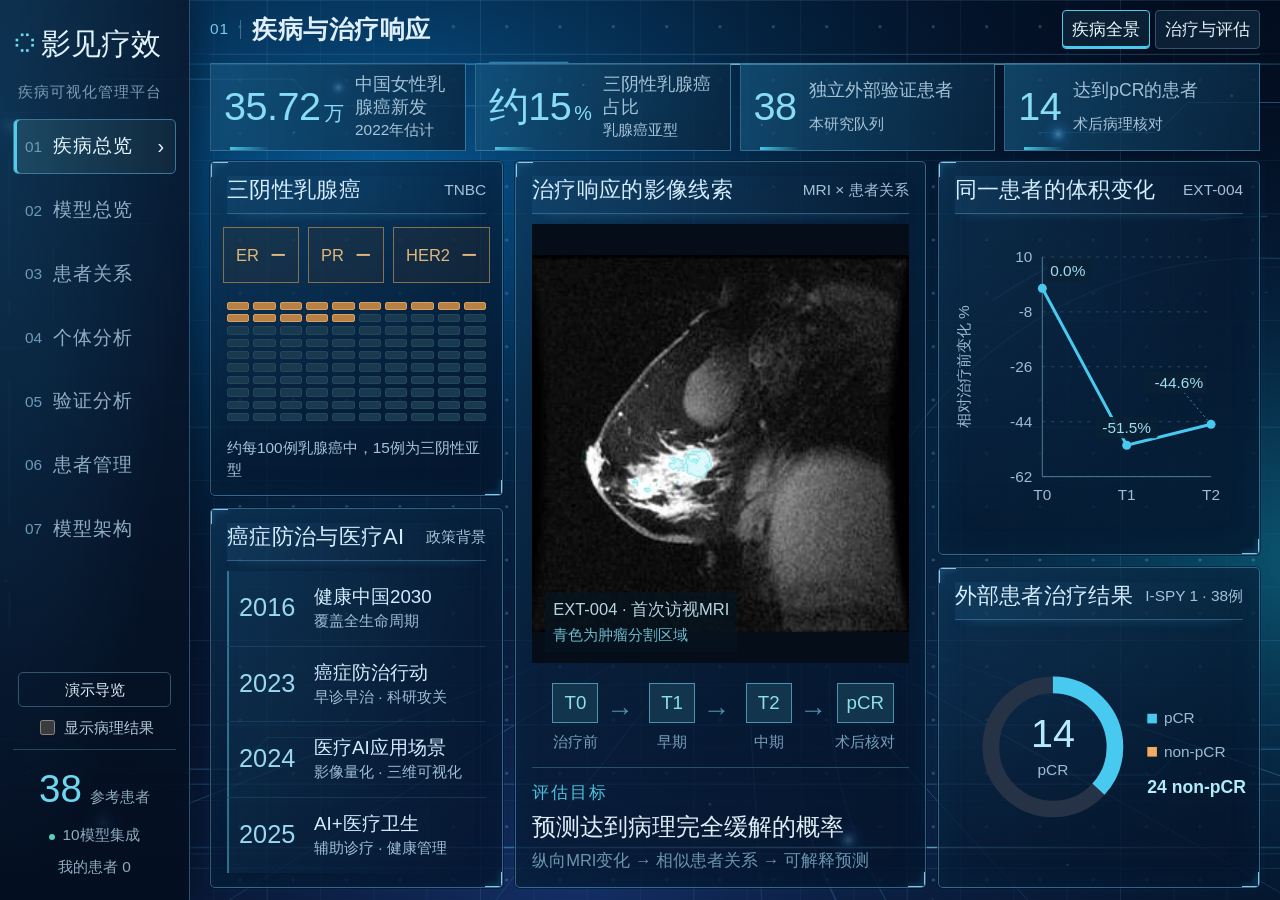
==== commit c24afde9: "Restore journey reading sizes and protect trajectory labels from line overlap" ====
--- a/index.html
+++ b/index.html
@@ -1,3 +1,3 @@
 <!doctype html>
-<html lang="zh-CN"><head><meta charset="UTF-8"><meta name="viewport" content="width=device-width, initial-scale=1"><meta name="theme-color" content="#071324"><meta name="description" content="影见疗效：三阴性乳腺癌可视化管理平台。纵向MRI、患者关系、浏览器模型推理与个性化报告。"><title>影见疗效——三阴性乳腺癌可视化管理平台</title><link rel="icon" href="favicon.svg" type="image/svg+xml"><link rel="stylesheet" href="dashboard-style.css?v=901d3919de3f"><link rel="preload" href="data-core.js?v=d53e23b398a3" as="script"><link rel="preload" href="dashboard-runtime.js?v=1c5d09732ef5" as="script"><script src="asset-map.js?v=367a8871897f" defer></script><script src="bootstrap.js?v=21b62ca88981" defer></script></head>
+<html lang="zh-CN"><head><meta charset="UTF-8"><meta name="viewport" content="width=device-width, initial-scale=1"><meta name="theme-color" content="#071324"><meta name="description" content="影见疗效：三阴性乳腺癌可视化管理平台。纵向MRI、患者关系、浏览器模型推理与个性化报告。"><title>影见疗效——三阴性乳腺癌可视化管理平台</title><link rel="icon" href="favicon.svg" type="image/svg+xml"><link rel="stylesheet" href="dashboard-style.css?v=982643ee3efe"><link rel="preload" href="data-core.js?v=d53e23b398a3" as="script"><link rel="preload" href="dashboard-runtime.js?v=54cf947087c7" as="script"><script src="asset-map.js?v=448ef6b0d539" defer></script><script src="bootstrap.js?v=21b62ca88981" defer></script></head>
 <body class="dashboard"><div id="app"><aside class="sidebar"><a class="brand" href="#background"><span class="brand-symbol">◌</span><span>影见疗效</span></a><div class="sidebar-label">疾病可视化管理平台</div><nav aria-label="主导航"><a href="#background">01 疾病总览</a><a href="#story">02 模型总览</a><a href="#graph">03 患者关系</a><a href="#patient">04 个体分析</a><a href="#evidence">05 验证分析</a><a href="#sandbox">06 患者管理</a><a href="#boundary">07 模型架构</a></nav><div class="sidebar-utility"><button id="tour" class="quiet">演示导览</button><label class="switch"><input type="checkbox" id="validation">显示病理结果</label></div><div class="sidebar-bottom"><div class="side-orbit"><b>38</b><span>参考患者</span></div><div class="side-model"><i></i>10模型集成</div><span id="saved-patient-count">我的患者 0</span></div></aside><div class="workspace"><main id="content"><section class="load-state" role="status"><h1>影见疗效</h1><p>连接检查变化、患者关系与疗效预测</p><div class="load-track"></div></section></main></div></div><div id="help-tip" role="tooltip" hidden></div><div id="dialog-layer" hidden></div><div id="toast" role="status" hidden></div><div id="print-report"></div><noscript>请启用JavaScript以使用患者图谱和浏览器模型。</noscript></body></html>
--- a/dashboard-style.css
+++ b/dashboard-style.css
@@ -460,3 +460,32 @@
 @media(max-width:700px){.d-paged-grid .journey-cases button>strong{font-size:24.2px}.journey-screen .journey-cases{min-height:90px}.journey-screen .d-journey i{font-size:15.4px}}
 
 @media(max-width:700px){.journey-screen .journey-cases{min-height:120px}.journey-screen .journey-cases button{grid-template-columns:1fr;grid-template-rows:repeat(4,auto);text-align:center;gap:2px;padding:6px 3px}.journey-cases button>b{grid-column:1;grid-row:1;font-size:14.3px}.journey-cases button>strong{grid-column:1;grid-row:2}.journey-cases button>span{grid-column:1;grid-row:3;font-size:13.2px}.journey-cases button>small{grid-column:1;grid-row:4;font-size:13.2px}}
+
+/* Keep treatment-journey copy close to the original reading size. */
+@media(min-width:1050px){
+ .journey-screen .d-journey i{font-size:20.9px;padding:5px 11px}
+ .journey-screen .d-journey b{font-size:20.9px;line-height:1.3}
+ .journey-screen .d-journey span{font-size:18.7px;line-height:1.35}
+ .journey-screen .journey-cases{min-height:142px}
+ .journey-screen .journey-cases button{grid-template-columns:1fr;grid-template-rows:repeat(4,auto);align-content:center;text-align:center;padding:8px 10px;gap:4px}
+ .journey-screen .journey-cases button>b{grid-column:1;grid-row:1;font-size:20.9px;line-height:1.25}
+ .journey-screen .journey-cases button>strong{grid-column:1;grid-row:2;font-size:42.9px;line-height:1.15}
+ .journey-screen .journey-cases button>span{grid-column:1;grid-row:3;font-size:18.7px;line-height:1.25}
+ .journey-screen .journey-cases button>small{grid-column:1;grid-row:4;font-size:18.7px;line-height:1.25}
+ .journey-screen .journey-endpoints,.journey-screen .journey-endpoints b{font-size:17.6px}
+ .journey-screen .d-process{align-content:stretch;grid-template-rows:repeat(2,minmax(0,1fr))}
+ .journey-screen .d-process>div{display:flex;flex-direction:column;justify-content:center;min-height:0}
+ .journey-screen .d-process b{font-size:24.2px;line-height:1.25}
+ .journey-screen .d-process span{font-size:18.7px;line-height:1.4;margin-top:7px}
+ .journey-screen .endpoint-key>b{font-size:18.7px}.journey-screen .endpoint-key>span{font-size:17.6px;line-height:1.4}
+}
+@media(min-width:1050px) and (max-height:850px){
+ .journey-screen{grid-template-rows:minmax(0,1.2fr) minmax(0,1fr)}
+ .journey-screen .d-journey i{font-size:18.7px}.journey-screen .d-journey b{font-size:17.6px}.journey-screen .d-journey span{font-size:16.5px}
+ .journey-screen .journey-cases{min-height:130px}
+ .journey-screen .journey-cases button{padding:6px;gap:3px}
+ .journey-screen .journey-cases button>b{font-size:17.6px}.journey-screen .journey-cases button>strong{font-size:33px}.journey-screen .journey-cases button>span,.journey-screen .journey-cases button>small{font-size:16.5px}
+ .journey-screen .journey-endpoints,.journey-screen .journey-endpoints b{font-size:15.4px}
+ .journey-screen .d-process b{font-size:20.9px}.journey-screen .d-process span{font-size:16.5px}
+ .journey-screen .endpoint-key>b{font-size:17.6px}.journey-screen .endpoint-key>span{font-size:16.5px}
+}
